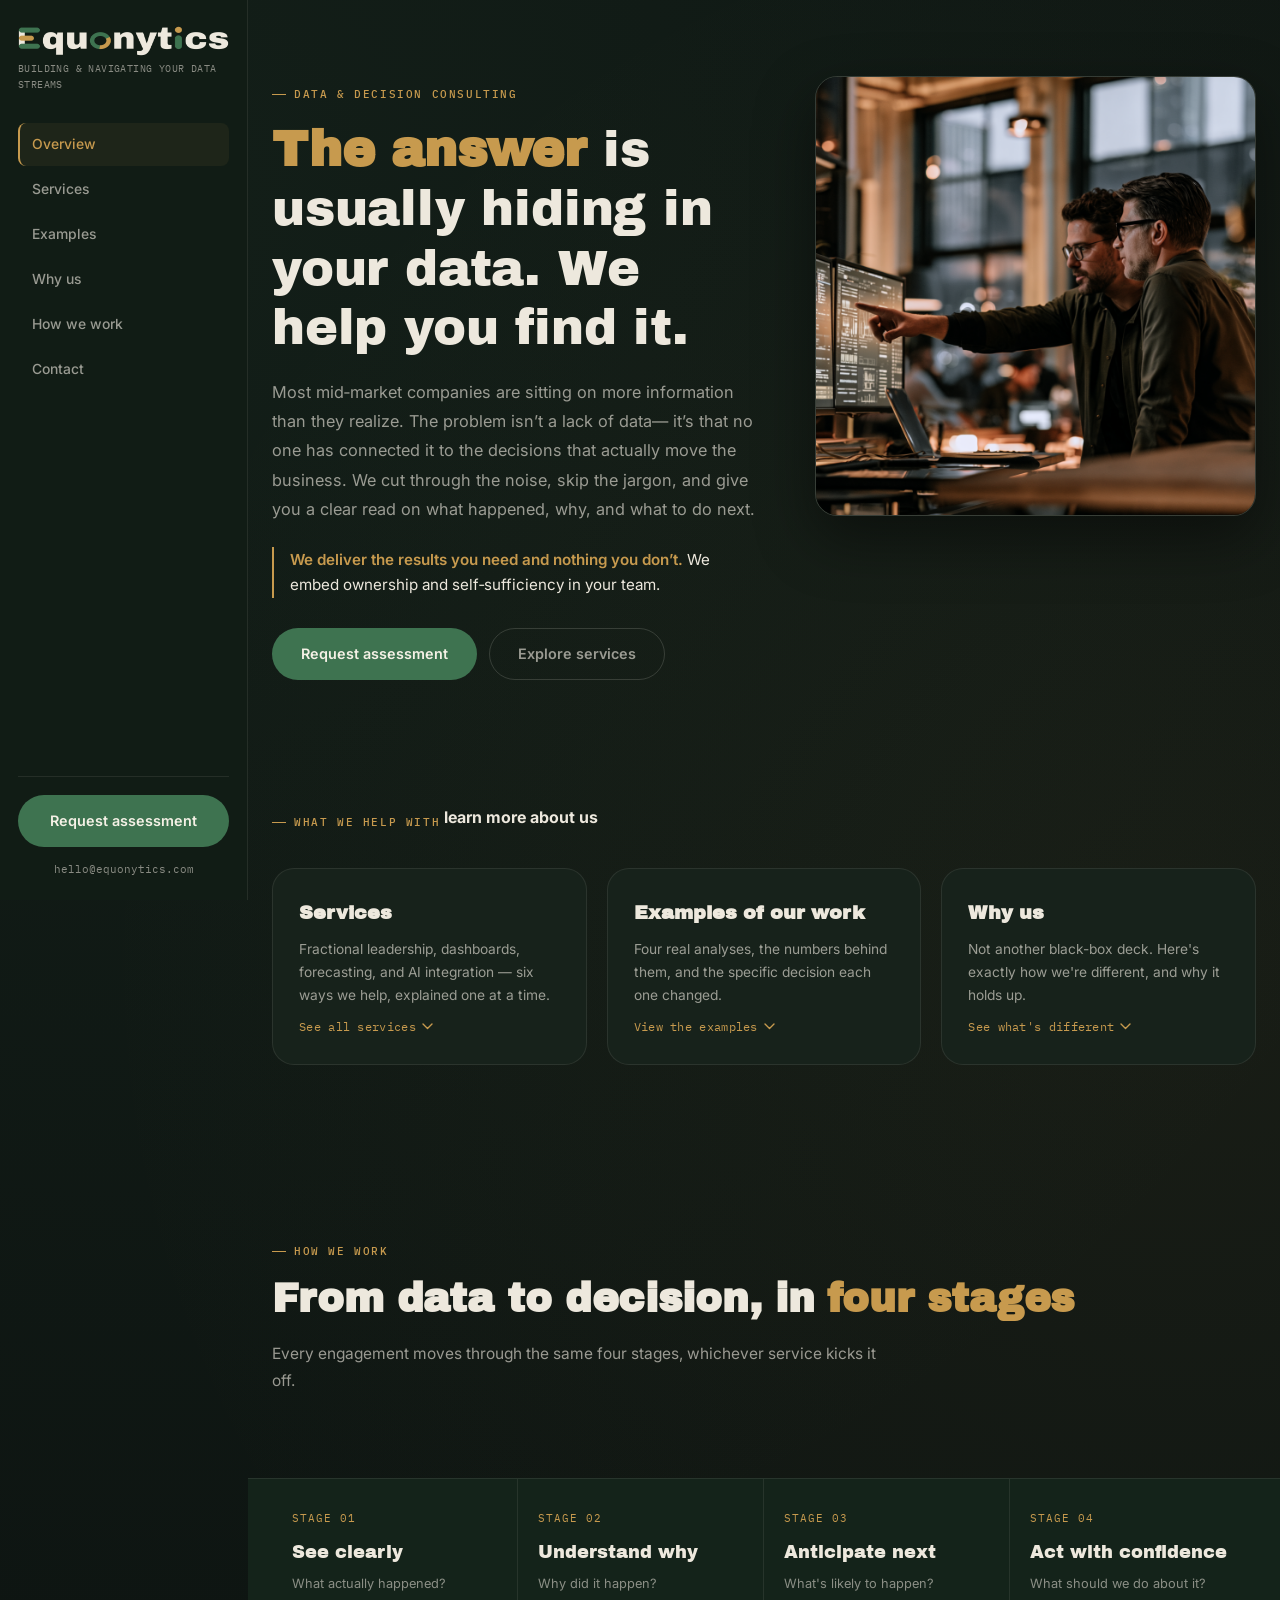
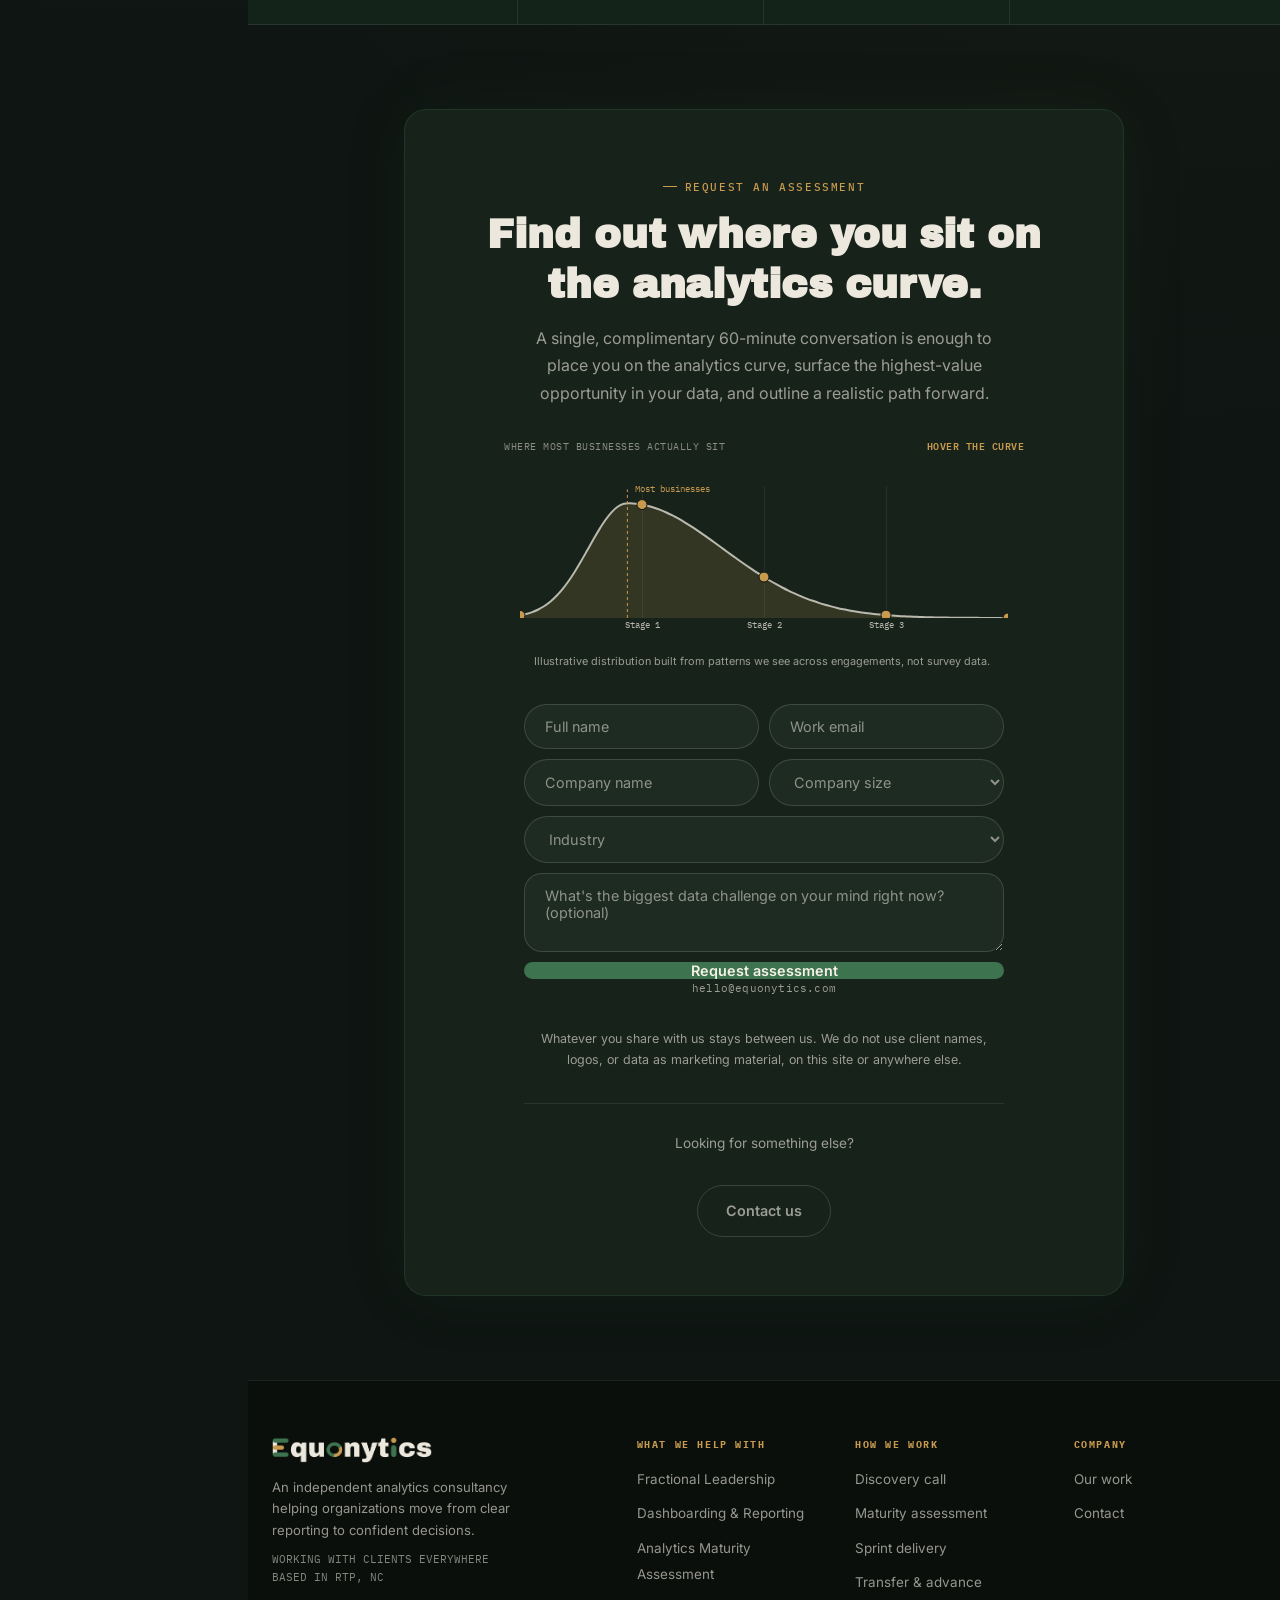
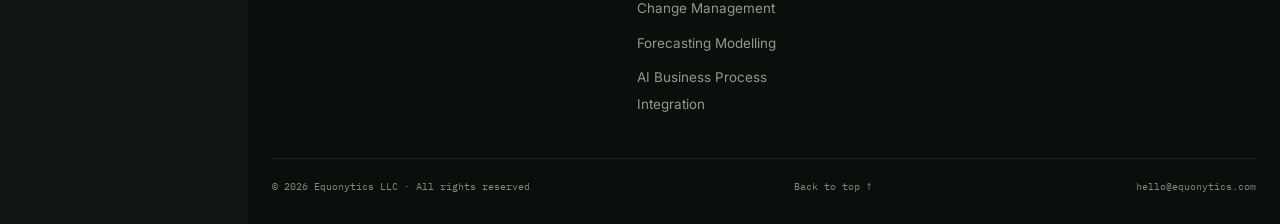
==== index.html @ 59211537 "Update index.html" ====
<!DOCTYPE html>
<html lang="en">
<head>
    <meta charset="UTF-8">
    <meta name="viewport" content="width=device-width, initial-scale=1.0">
    <title>Equonytics | Data Science & Analytics Consulting, Built for Ownership</title>
    <meta name="description" content="Equonytics turns scattered data into clear, confident decisions — fractional analytics leadership, dashboards, forecasting, and AI integration, built with your team in as little as 90 days.">
    <link rel="canonical" href="https://www.equonytics.com/">
    <meta name="theme-color" content="#0E1512">
    <meta name="robots" content="index, follow">

    <meta property="og:type" content="website">
    <meta property="og:site_name" content="Equonytics">
    <meta property="og:title" content="Equonytics | Data Science & Analytics Consulting, Built for Ownership">
    <meta property="og:description" content="Equonytics turns scattered data into clear, confident decisions — fractional analytics leadership, dashboards, forecasting, and AI integration, built with your team in as little as 90 days.">
    <meta property="og:url" content="https://www.equonytics.com/">
    <meta name="twitter:card" content="summary">
    <meta name="twitter:title" content="Equonytics | Data Science & Analytics Consulting, Built for Ownership">
    <meta name="twitter:description" content="Equonytics turns scattered data into clear, confident decisions — fractional analytics leadership, dashboards, forecasting, and AI integration, built with your team in as little as 90 days.">

    <link rel="icon" type="image/png" href="./assets/favicon.png">
    <link rel="apple-touch-icon" href="./assets/favicon.png">
    <script type="application/ld+json">
    {
        "@context": "https://schema.org",
        "@type": "ProfessionalService",
        "name": "Equonytics",
        "description": "Data science and analytics consulting helping mid-market organizations turn scattered data into clear, confident decisions — through fractional analytics leadership, dashboarding, forecasting, and AI integration.",
        "url": "https://www.equonytics.com/",
        "email": "hello@equonytics.com",
        "areaServed": "Worldwide",
        "knowsAbout": ["Data analytics", "Data science consulting", "KPI and KRI governance", "Predictive modeling", "Decision intelligence", "AI implementation strategy", "Fractional CDO", "VP Analytics", "Change Management", "Forecasting", "AI Integration", "Dashboarding", "Reporting"]
    }
    </script>


    <link rel="preconnect" href="https://fonts.googleapis.com">
    <link rel="preconnect" href="https://fonts.gstatic.com" crossorigin>
    <link href="https://fonts.googleapis.com/css2?family=Archivo+Black&family=Archivo:wght@400;500;600;700&family=Inter:wght@300;400;500;600;700&family=IBM+Plex+Mono:wght@400;500;600&display=swap" rel="stylesheet">
    <link rel="stylesheet" href="./assets/styles.css">
</head>
<body>
    <a href="#overview" class="skip-link">Skip to content</a>

    <div class="app-shell">
        <div class="sidenav-scrim" id="sidenavScrim"></div>

        <!-- SECTION NAVIGATION -->
        <aside class="sidenav" id="sidenav" aria-label="Section navigation">
            <div class="sidenav-top">
                <a href="index.html" class="sidenav-logo">
                    <img src="./assets/logo.png" alt="Equonytics" class="logo-wordmark">
                    <span class="logo-sub">Building &amp; Navigating your Data Streams</span>
                </a>
                <button type="button" class="sidenav-close" id="sidenavClose" aria-label="Close menu">&times;</button>
            </div>
            <nav class="sidenav-links" aria-label="Page sections">
                <a href="index.html#overview" class="sidenav-link active">Overview</a>
                <a href="services.html" class="sidenav-link">Services</a>
                <a href="examples.html" class="sidenav-link">Examples</a>
                <a href="why-us.html" class="sidenav-link">Why us</a>
                <a href="index.html#process" class="sidenav-link">How we work</a>
                <a href="index.html#contact" class="sidenav-link">Contact</a>
            </nav>
            <div class="sidenav-foot">
                <a href="index.html#contact" class="btn btn-primary sidenav-cta">Request assessment</a>
                <span class="sidenav-mail">hello@equonytics.com</span>
            </div>
        </aside>

        <div class="main-col">
            <!-- MOBILE TOPBAR -->
            <header class="topbar">
                <button type="button" class="menu-toggle" id="menuToggle" aria-label="Open menu" aria-expanded="false" aria-controls="sidenav">
                    <span></span><span></span><span></span>
                </button>
                <img src="./assets/logo.png" alt="Equonytics" class="logo-wordmark">
                <a href="index.html#contact" class="nav-cta">Request assessment</a>
            </header>

            <!-- MAIN HERO -->
            <header class="hero" id="overview">
                <div class="hero-inner">
                    <div class="hero-text">
                        <span class="eyebrow">Data & decision consulting</span>
                        <h1><strong>The answer</strong> is usually hiding in your data. We help you find it.</h1>
                        <p class="hero-sub">Most mid‑market companies are sitting on more information than they realize. The problem isn’t a lack of data— it’s that no one has connected it to the decisions that actually move the business. We cut through the noise, skip the jargon, and give you a clear read on what happened, why, and what to do next.</p>
                        <p class="hero-promise"><strong>We deliver the results you need and nothing you don’t.</strong> We embed ownership and self‑sufficiency in your team.</p>
                        <div class="hero-actions">
                            <a href="#contact" class="btn btn-primary">Request assessment</a>
                            <a href="services.html" class="btn btn-secondary">Explore services</a>
                        </div>
                    </div>
                    <div class="hero-media">
                        <div class="hero-media-frame">
                            <img src="./assets/hero_photo.png" alt="An Equonytics analyst reviewing data dashboards late at the office, city lights visible through the window behind them.">
                        </div>
                    </div>
                </div>
            </header>

            <main id="main-content">
                <!-- WHAT WE HELP WITH: brief teasers, full detail lives on their own pages -->
                <section class="reveal">
                    <div class="wrap">
                        <span class="eyebrow">What we help with</span>
                         <strong>learn more about us</strong></h2>
                        <div class="teaser-grid">
                            <a href="services.html" class="teaser-card">
                                <h3>Services</h3>
                                <p>Fractional leadership, dashboards, forecasting, and AI integration — six ways we help, explained one at a time.</p>
                                <span class="teaser-link">See all services <svg width="11" height="7" viewBox="0 0 11 7" fill="none"><path d="M1 1L5.5 5.5L10 1" stroke="currentColor" stroke-width="1.4" stroke-linecap="round" stroke-linejoin="round"/></svg></span>
                            </a>
                            <a href="examples.html" class="teaser-card">
                                <h3>Examples of our work</h3>
                                <p>Four real analyses, the numbers behind them, and the specific decision each one changed.</p>
                                <span class="teaser-link">View the examples <svg width="11" height="7" viewBox="0 0 11 7" fill="none"><path d="M1 1L5.5 5.5L10 1" stroke="currentColor" stroke-width="1.4" stroke-linecap="round" stroke-linejoin="round"/></svg></span>
                            </a>
                            <a href="why-us.html" class="teaser-card">
                                <h3>Why us</h3>
                                <p>Not another black-box deck. Here's exactly how we're different, and why it holds up.</p>
                                <span class="teaser-link">See what's different <svg width="11" height="7" viewBox="0 0 11 7" fill="none"><path d="M1 1L5.5 5.5L10 1" stroke="currentColor" stroke-width="1.4" stroke-linecap="round" stroke-linejoin="round"/></svg></span>
                            </a>
                        </div>
                    </div>
                </section>

                <!-- BRIEF PROCESS OVERVIEW -->
                <section class="reveal" id="process-intro">
                    <div class="wrap">
                        <span class="eyebrow">How we work</span>
                        <h2>From data to decision, in <strong>four stages</strong></h2>
                        <p class="lead">Every engagement moves through the same four stages, whichever service kicks it off.</p>
                    </div>
                </section>
<div class="stages reveal" id="process">
            <div class="stages-inner">
                <div class="stage"><div class="stage-num">STAGE 01</div><div class="stage-name">See clearly</div><div class="stage-desc">What actually happened?</div></div>
                <div class="stage"><div class="stage-num">STAGE 02</div><div class="stage-name">Understand why</div><div class="stage-desc">Why did it happen?</div></div>
                <div class="stage"><div class="stage-num">STAGE 03</div><div class="stage-name">Anticipate next</div><div class="stage-desc">What's likely to happen?</div></div>
                <div class="stage"><div class="stage-num">STAGE 04</div><div class="stage-name">Act with confidence</div><div class="stage-desc">What should we do about it?</div></div>
            </div>
        </div>

<section class="cta reveal" id="contact">
            <div class="wrap">
                <div class="cta-box">
                    <span class="eyebrow">Request an assessment</span>
                    <h2>Find out where you sit on the analytics curve.</h2>
                    <p>A single, complimentary 60-minute conversation is enough to place you on the analytics curve, surface the highest-value opportunity in your data, and outline a realistic path forward.</p>

                    <div class="cta-chart-wrap">
                        <div class="field-card-label" style="text-align:left;">
                            <span>Where most businesses actually sit</span>
                            <strong>hover the curve</strong>
                        </div>
                        <div id="maturity-chart" class="cta-chart" aria-label="Bell curve showing the distribution of businesses across the analytics maturity continuum, peaking just before stage one"></div>
                        <p class="illustrative-note" style="text-align:left;">Illustrative distribution built from patterns we see across engagements, not survey data.</p>
                    </div>

                    <form class="cta-form" id="assessment-form" action="https://formspree.io/f/xnparqle" method="POST">
                        <input type="hidden" name="_subject" value="Equonytics Assessment Request">
                        <input type="text" name="_gotcha" style="display:none">

                        <div class="form-row">
                            <input type="text" name="name" placeholder="Full name" aria-label="Full name" required>
                            <input type="email" name="email" placeholder="Work email" aria-label="Work email" required pattern="[^@\s]+@[^@\s]+\.[^@\s]+">
                        </div>

                        <div class="form-row">
                            <input type="text" name="company" placeholder="Company name" aria-label="Company name" required>
                            <select name="employees" aria-label="Number of employees" required>
                                <option value="" disabled selected>Company size</option>
                                <option value="1-10">1–10 employees</option>
                                <option value="11-50">11–50 employees</option>
                                <option value="51-200">51–200 employees</option>
                                <option value="201-500">201–500 employees</option>
                                <option value="500+">500+ employees</option>
                            </select>
                        </div>

                        <select name="industry" aria-label="Industry" required>
                            <option value="" disabled selected>Industry</option>
                            <option value="SaaS / Software">SaaS / Software</option>
                            <option value="Ecommerce / Retail">Ecommerce / Retail</option>
                            <option value="Manufacturing">Manufacturing</option>
                            <option value="Logistics / Supply Chain">Logistics / Supply Chain</option>
                            <option value="Financial Services">Financial Services</option>
                            <option value="Healthcare">Healthcare</option>
                            <option value="Professional Services">Professional Services</option>
                            <option value="Other">Other</option>
                        </select>

                        <textarea name="challenge" placeholder="What's the biggest data challenge on your mind right now? (optional)" aria-label="Biggest data challenge" rows="3"></textarea>

                        <button type="submit">Request assessment</button>
                    </form>
                    <p class="cta-note">hello@equonytics.com</p>
                    <p class="cta-confidential">Whatever you share with us stays between us. We do not use client names, logos, or data as marketing material, on this site or anywhere else.</p>

                    <div class="cta-secondary">
                        <p class="cta-secondary-text">Looking for something else?</p>
                        <a href="mailto:Hello@equonytics.com" class="btn btn-secondary">Contact us</a>
                    </div>
                </div>
            </div>
        </section>
            </main>
<footer>
        <div class="foot-inner">
            <div>
                <div class="footer-brand">
                    <img src="./assets/logo.png" alt="Equonytics" class="footer-logo-img">
                </div>
                <p class="footer-desc">An independent analytics consultancy helping organizations move from clear reporting to confident decisions.</p>
                <div class="footer-loc">WORKING WITH CLIENTS EVERYWHERE<br> BASED IN RTP, NC</div>
            </div>
            <div class="fc">
                <h4>What we help with</h4>
                <ul>
                    <li><a href="services.html#fractional">Fractional Leadership</a></li>
                    <li><a href="services.html#dashboarding">Dashboarding & Reporting</a></li>
                    <li><a href="services.html#assessment">Analytics Maturity Assessment</a></li>
                    <li><a href="services.html#change">Change Management</a></li>
                    <li><a href="services.html#forecasting">Forecasting Modelling</a></li>
                    <li><a href="services.html#ai">AI Business Process Integration</a></li>
                </ul>
            </div>
            <div class="fc">
                <h4>How we work</h4>
                <ul>
                    <li><a href="#contact">Discovery call</a></li>
                    <li><a href="#contact">Maturity assessment</a></li>
                    <li><a href="#contact">Sprint delivery</a></li>
                    <li><a href="#contact">Transfer & advance</a></li>
                </ul>
            </div>
            <div class="fc">
                <h4>Company</h4>
                <ul>
                    <li><a href="examples.html">Our work</a></li>
                    <li><a href="#contact">Contact</a></li>
                </ul>
            </div>
        </div>
        <div class="foot-bottom">
            <span>© 2026 Equonytics LLC · All rights reserved</span>
            <a href="#overview" class="back-to-top">Back to top ↑</a>
            <span>hello@equonytics.com</span>
        </div>
    </footer>
        </div> <!-- /main-col -->
    </div> <!-- /app-shell -->

    <script src="https://cdn.plot.ly/plotly-2.32.0.min.js" charset="utf-8"></script>
    <script src="./assets/app.js"></script>
    <script src="./assets/home.js"></script>
</body>
</html>
---- assets/styles.css ----
:root {
            --bg: #0E1512;
            --bg-soft: #111C15;
            --surface: #17221B;
            --surface-2: #1D2B22;
            --border: rgba(237, 232, 222, 0.09);
            --border-strong: rgba(237, 232, 222, 0.16);
            --cream: #EDE8DD;
            --cream-soft: #F5F1E6;
            --muted: rgba(237, 232, 222, 0.62);
            --faint: rgba(237, 232, 222, 0.55);
            --forest: #3E7350;
            --forest-deep: #2E5B3F;
            --forest-dark: #14231A;
            --sage: #8CAA86;
            --brass: #C79A4E;
            --brass-deep: #A9782F;
            --heading: 'Archivo Black', 'Archivo', system-ui, sans-serif;
            --sans: 'Inter', system-ui, sans-serif;
            --mono: 'IBM Plex Mono', ui-monospace, monospace;
            --radius: 14px;
            --radius-lg: 22px;
            --radius-pill: 60px;
            --shadow: 0 10px 34px rgba(0, 0, 0, 0.34);
            --shadow-lg: 0 22px 60px rgba(0, 0, 0, 0.45);
        }

        * { margin: 0; padding: 0; box-sizing: border-box; }
        html { scroll-behavior: smooth; }
        [id] { scroll-margin-top: 110px; }

        body {
            font-family: var(--sans);
            background: var(--bg);
            color: var(--cream);
            font-size: 16px;
            line-height: 1.65;
            -webkit-font-smoothing: antialiased;
            overflow-x: hidden;
            background-image:
                radial-gradient(circle at 12% 6%, rgba(62, 115, 80, 0.10), transparent 42%),
                radial-gradient(circle at 92% 28%, rgba(199, 154, 78, 0.06), transparent 40%);
        }

        a { text-decoration: none; color: inherit; }
        img { max-width: 100%; display: block; }

        ::selection { background: var(--forest-dark); color: var(--brass); }
        :focus-visible { outline: 2px solid var(--brass); outline-offset: 3px; }

        .skip-link {
            position: absolute;
            left: -9999px;
            top: 0;
            z-index: 1000;
            background: var(--surface);
            color: var(--cream);
            padding: 12px 20px;
            border-radius: 0 0 8px 0;
            font-weight: 600;
        }
        .skip-link:focus { left: 0; }

        .wrap { max-width: 1120px; margin: 0 auto; padding: 0 24px; }

        .eyebrow {
            font-family: var(--mono);
            font-size: 0.7rem;
            font-weight: 500;
            letter-spacing: 1.6px;
            text-transform: uppercase;
            color: var(--brass);
            display: inline-flex;
            align-items: center;
            gap: 8px;
        }
        .eyebrow::before {
            content: '';
            width: 14px;
            height: 1px;
            background: var(--brass);
            display: inline-block;
        }

        h1, h2, h3, h4 { font-family: var(--heading); color: var(--cream); }
        h2 {
            font-size: clamp(1.8rem, 3.6vw, 2.5rem);
            font-weight: 600;
            line-height: 1.24;
            letter-spacing: -0.1px;
            margin: 14px 0 16px;
        }
        h2 strong, h1 strong { font-weight: 600; color: var(--brass); }
        .lead { font-size: 0.97rem; color: var(--muted); max-width: 620px; line-height: 1.75; }

        section { padding: 84px 0; }

        /* ---------- BUTTONS ---------- */
        .btn {
            display: inline-flex;
            align-items: center;
            gap: 8px;
            font-family: var(--sans);
            font-size: 0.9rem;
            font-weight: 600;
            border-radius: var(--radius-pill);
            padding: 13px 28px;
            transition: all 0.2s ease;
            cursor: pointer;
            border: 1px solid transparent;
        }
        .btn-primary { background: var(--forest); color: var(--cream-soft); }
        .btn-primary:hover { background: var(--forest-deep); transform: translateY(-1px); }
        .btn-secondary { border-color: var(--border-strong); color: var(--muted); background: transparent; }
        .btn-secondary:hover { border-color: var(--brass); color: var(--brass); }

        /* ---------- LOGO / TOPBAR CTA ---------- */
        .logo-wordmark {
            height: 34px;
            width: auto;
            display: block;
        }
        .logo-sub { font-family: var(--mono); font-size: 0.6rem; color: var(--faint); letter-spacing: 0.4px; text-transform: uppercase; }

        .nav-cta {
            background: var(--forest);
            color: var(--cream-soft) !important;
            padding: 9px 20px;
            border-radius: var(--radius-pill);
            font-weight: 600;
            transition: background 0.2s;
            white-space: nowrap;
            font-size: 0.82rem;
        }
        .nav-cta:hover { background: var(--forest-deep); }

        /* ---------- APP SHELL / SIDE NAVIGATION ---------- */
        .app-shell { display: flex; align-items: flex-start; min-height: 100vh; }

        .sidenav {
            position: fixed;
            top: 0; left: 0;
            width: 248px;
            height: 100vh;
            background: var(--bg-soft);
            border-right: 1px solid var(--border);
            display: flex;
            flex-direction: column;
            padding: 26px 18px 22px;
            z-index: 210;
            overflow-y: auto;
        }
        .sidenav-top { display: flex; align-items: flex-start; justify-content: space-between; gap: 8px; margin-bottom: 30px; }
        .sidenav-logo { display: flex; flex-direction: column; gap: 5px; }
        .sidenav-logo .logo-wordmark { height: 30px; }
        .sidenav-close {
            display: none;
            background: none; border: none; color: var(--faint);
            font-size: 1.4rem; line-height: 1; cursor: pointer; padding: 2px 6px;
        }
        .sidenav-links { display: flex; flex-direction: column; gap: 2px; flex: 1; }
        .sidenav-link {
            font-family: var(--sans);
            font-size: 0.87rem;
            font-weight: 500;
            color: var(--muted);
            padding: 10px 12px;
            border-radius: 8px;
            border-left: 2px solid transparent;
            transition: color 0.2s, background 0.2s, border-color 0.2s;
        }
        .sidenav-link:hover { color: var(--cream); background: rgba(237,232,222,0.04); }
        .sidenav-link.active { color: var(--brass); border-left-color: var(--brass); background: rgba(199,154,78,0.07); }
        .sidenav-foot { padding-top: 18px; border-top: 1px solid var(--border); margin-top: 18px; }
        .sidenav-cta { width: 100%; justify-content: center; }
        .sidenav-mail { display: block; font-family: var(--mono); font-size: 0.66rem; color: var(--faint); margin-top: 14px; text-align: center; }

        .sidenav-scrim {
            display: none;
            position: fixed; inset: 0;
            background: rgba(10, 15, 12, 0.6);
            z-index: 200;
        }
        .sidenav-scrim.open { display: block; }

        .main-col { flex: 1; min-width: 0; margin-left: 248px; width: 100%; }

        .topbar {
            display: none;
            position: sticky; top: 0; z-index: 150;
            align-items: center; justify-content: space-between;
            gap: 12px;
            padding: 12px 20px;
            background: rgba(14, 21, 18, 0.95);
            backdrop-filter: blur(10px);
            border-bottom: 1px solid var(--border);
        }
        .topbar .logo-wordmark { height: 26px; }
        .menu-toggle {
            display: flex; flex-direction: column; justify-content: center; gap: 4px;
            width: 36px; height: 36px; border-radius: 8px;
            background: var(--surface); border: 1px solid var(--border-strong);
            cursor: pointer; flex-shrink: 0;
        }
        .menu-toggle span { display: block; width: 16px; height: 2px; background: var(--cream); margin: 0 auto; border-radius: 2px; }

        @media (max-width: 960px) {
            .sidenav {
                transform: translateX(-100%);
                transition: transform 0.28s ease;
                box-shadow: var(--shadow-lg);
            }
            .sidenav.open { transform: translateX(0); }
            .sidenav-close { display: block; }
            .main-col { margin-left: 0; }
            .topbar { display: flex; }
        }

        /* ---------- DASHBOARD EXAMPLE SWITCHER ---------- */
        .dash-switch { display: flex; gap: 8px; flex-wrap: wrap; margin-bottom: 22px; }
        .dash-pill {
            font-family: var(--sans);
            font-size: 0.8rem;
            font-weight: 600;
            color: var(--muted);
            background: var(--surface);
            border: 1px solid var(--border);
            border-radius: var(--radius-pill);
            padding: 9px 18px;
            cursor: pointer;
            transition: color 0.2s, border-color 0.2s, background 0.2s;
        }
        .dash-pill:hover { color: var(--cream); border-color: var(--border-strong); }
        .dash-pill.active { color: var(--brass); border-color: var(--brass); background: var(--surface-2); }
        .dash-example { display: none; }
        .dash-example.active { display: block; }

        /* ---------- HERO ---------- */
        .hero { padding: 76px 0 40px; }
        .hero-inner {
            max-width: 1120px;
            margin: 0 auto;
            padding: 0 24px;
            display: grid;
            grid-template-columns: 1.05fr 0.95fr;
            gap: 56px;
            align-items: start;
        }
        .hero-text { max-width: 620px; text-align: left; }
        h1 {
            font-size: clamp(2rem, 4.2vw, 3.1rem);
            font-weight: 500;
            line-height: 1.2;
            margin: 16px 0 20px;
            letter-spacing: -0.2px;
        }
        .hero-sub { font-size: 1.02rem; color: var(--muted); margin-bottom: 22px; line-height: 1.8; }
        .hero-promise {
            font-size: 0.95rem;
            color: var(--cream);
            line-height: 1.7;
            max-width: 560px;
            margin-bottom: 30px;
            padding-left: 16px;
            border-left: 2px solid var(--brass);
        }
        .hero-promise strong { color: var(--brass); font-weight: 600; }
        .hero-actions { display: flex; gap: 12px; flex-wrap: wrap; }

        .hero-media { position: relative; }
        .hero-media .eyebrow { margin-bottom: 14px; }
        .hero-media-frame {
            position: relative;
            height: 440px;
            border-radius: var(--radius-lg);
            overflow: hidden;
            border: 1px solid var(--border-strong);
            box-shadow: var(--shadow-lg);
        }
        .hero-media-frame img {
            width: 100%;
            height: 100%;
            object-fit: cover;
            display: block;
        }

        @media (max-width: 1000px) {
            .hero-inner { grid-template-columns: 1fr; gap: 32px; }
            .hero-text { max-width: 100%; }
            .hero-media { order: 2; }
            .hero-media-frame { height: 340px; }
        }

        /* ---------- SERVICE SELECTOR ---------- */
        #service-selector { padding: 40px 0 20px; scroll-margin-top: 110px; }
        .service-selector .wrap { max-width: 1120px; margin: 0 auto; padding: 0 24px; }
        .service-selector h2 { text-align: center; margin-bottom: 30px; }
        .service-options {
            display: grid;
            grid-template-columns: repeat(3, 1fr);
            grid-auto-rows: 1fr;
            gap: 20px;
            list-style: none;
            padding: 0;
        }
        .service-option {
            background: var(--surface);
            border: 1px solid var(--border);
            border-radius: var(--radius);
            padding: 22px 20px;
            cursor: pointer;
            transition: all 0.2s ease;
            text-align: left;
            font-family: var(--sans);
            color: var(--cream);
            display: flex;
            flex-direction: column;
            gap: 6px;
            height: 100%;
        }
        .service-option:hover { border-color: var(--brass); box-shadow: var(--shadow); }
        .service-option.active,
        .service-option[aria-selected="true"] {
            border-color: var(--forest);
            background: var(--surface-2);
            box-shadow: var(--shadow);
        }
        .service-option .option-mark {
            font-family: var(--mono);
            font-size: 0.64rem;
            color: var(--sage);
            letter-spacing: 1px;
            text-transform: uppercase;
        }
        .service-option .option-title-wrap { display: flex; align-items: center; gap: 8px; }
        .service-option .option-icon {
            width: 8px;
            height: 8px;
            background: var(--brass);
            border-radius: 1px;
            flex-shrink: 0;
        }
        .service-option .option-title { font-family: var(--heading); font-size: 1.2rem; font-weight: 600; }
        .service-option .option-desc { font-size: 0.85rem; color: var(--muted); line-height: 1.5; }
        .service-option.active .option-mark,
        .service-option[aria-selected="true"] .option-mark,
        .service-option.active .option-title,
        .service-option[aria-selected="true"] .option-title { color: var(--brass); }

        /* ---------- TAB PANELS ---------- */
        .tab-panel { display: none; }
        .tab-panel.active { display: block; }
        [role="tabpanel"]:focus { outline: none; }

        /* ---------- HOW WE WORK (timeline) ---------- */
        .process-list { margin-top: 40px; position: relative; }
        .process-list::before {
            content: '';
            position: absolute;
            left: 34px; top: 8px; bottom: 8px;
            width: 1px;
            background: var(--border-strong);
        }
        .ps { display: grid; grid-template-columns: 68px 1fr; gap: 22px; padding: 22px 0; }
        .ps-num {
            font-family: var(--mono);
            font-size: 0.9rem;
            color: var(--cream-soft);
            background: var(--forest);
            width: 40px; height: 40px;
            border-radius: 50%;
            display: flex; align-items: center; justify-content: center;
            position: relative; z-index: 2;
        }
        .ps h3 { font-size: 1.05rem; font-weight: 600; margin-bottom: 6px; }
        .ps p { font-size: 0.87rem; color: var(--muted); line-height: 1.65; max-width: 520px; }

        /* ---------- SERVICES ---------- */
        .svc-grid { display: grid; grid-template-columns: repeat(2, 1fr); gap: 20px; margin-top: 40px; }
        .svc {
            background: var(--surface);
            border-radius: var(--radius);
            padding: 30px 28px;
            border: 1px solid var(--border);
            transition: box-shadow 0.25s, transform 0.25s, border-color 0.25s;
        }
        .svc:hover { box-shadow: var(--shadow); transform: translateY(-3px); border-color: var(--border-strong); }
        .svc-mark { font-family: var(--mono); font-size: 0.64rem; color: var(--sage); letter-spacing: 1px; text-transform: uppercase; margin-bottom: 10px; display: block; }
        .svc h3 { font-size: 1.3rem; font-weight: 600; margin-bottom: 10px; }
        .svc p { font-size: 0.88rem; color: var(--muted); line-height: 1.7; margin-bottom: 14px; }
        .svc ul { list-style: none; }
        .svc li { font-size: 0.83rem; color: var(--sage); padding-left: 18px; position: relative; margin-bottom: 7px; line-height: 1.5; }
        .svc li::before { content: '·'; position: absolute; left: 0; top: -3px; font-size: 1.3rem; color: var(--brass); }

        /* ---------- DASHBOARD PREVIEW (illustrative example) ---------- */
        .dash-preview-intro { margin-top: 56px; margin-bottom: 18px; }
        .dash-preview-intro h3 { font-size: 1.3rem; font-weight: 600; margin-top: 8px; }
        .dash-preview {
            background: var(--surface);
            border: 1px solid var(--border);
            border-radius: var(--radius-lg);
            box-shadow: var(--shadow);
            padding: 26px 26px 22px;
        }
        .dash-preview-head {
            display: flex;
            align-items: flex-start;
            justify-content: space-between;
            flex-wrap: wrap;
            gap: 10px;
            margin-bottom: 20px;
        }
        .dash-preview-tag {
            display: inline-block;
            font-family: var(--mono);
            font-size: 0.62rem;
            letter-spacing: 0.5px;
            text-transform: uppercase;
            color: var(--brass);
            background: rgba(199, 154, 78, 0.12);
            padding: 3px 9px;
            border-radius: 5px;
            margin-bottom: 8px;
        }
        .dash-preview-title { font-size: 1.15rem; font-weight: 600; color: var(--cream); }
        .dash-preview-meta { font-family: var(--mono); font-size: 0.68rem; color: var(--faint); align-self: center; }

        .dash-preview-kpis {
            display: grid;
            grid-template-columns: repeat(4, 1fr);
            gap: 1px;
            background: var(--border);
            border-radius: 10px;
            overflow: hidden;
            margin-bottom: 20px;
        }
        .dp-kpi { background: var(--surface-2); padding: 14px 16px; display: flex; flex-direction: column; gap: 6px; }
        .dp-kpi-label { font-size: 0.68rem; color: var(--faint); font-weight: 500; }
        .dp-kpi-value { font-family: var(--heading); font-size: 1.5rem; color: var(--cream); line-height: 1; }
        .dp-kpi-delta { font-family: var(--mono); font-size: 0.66rem; }
        .dp-kpi-delta.down-bad { color: var(--brass); }
        .dp-kpi-delta.up-good { color: var(--sage); }
        .dp-kpi-delta.neutral { color: var(--faint); }

        .dash-preview-charts { display: grid; grid-template-columns: 1.3fr 1fr; gap: 20px; margin-bottom: 18px; }
        .dp-chart-card { background: var(--surface-2); border-radius: 10px; padding: 16px 18px 14px; }
        .dp-chart-label {
            display: flex; justify-content: space-between; align-items: baseline;
            font-family: var(--mono); font-size: 0.62rem; letter-spacing: 0.3px;
            text-transform: uppercase; color: var(--faint); margin-bottom: 8px;
        }
        .dp-chart-label strong { color: var(--brass); font-weight: 600; }
        .dp-legend { display: flex; gap: 14px; font-size: 0.72rem; color: var(--muted); margin-top: 8px; }
        .dp-legend span { display: flex; align-items: center; gap: 6px; }
        .dp-dot { width: 7px; height: 7px; border-radius: 2px; display: inline-block; }

        .dp-bars { display: flex; flex-direction: column; gap: 12px; padding-top: 6px; }
        .dp-bar-row { display: flex; align-items: center; gap: 10px; }
        .dp-bar-name { width: 100px; flex-shrink: 0; font-size: 0.74rem; color: var(--muted); }
        .dp-bar-track { flex: 1; background: var(--border); border-radius: 4px; height: 8px; overflow: hidden; }
        .dp-bar-fill { height: 100%; border-radius: 4px; }
        .dp-bar-val { width: 32px; flex-shrink: 0; text-align: right; font-family: var(--mono); font-size: 0.72rem; color: var(--cream); }

        @media (max-width: 700px) {
            .dash-preview-kpis { grid-template-columns: repeat(2, 1fr); }
            .dash-preview-charts { grid-template-columns: 1fr; }
        }

        /* ---------- EXAMPLES BUNDLE ---------- */
        .examples-grid { display: grid; grid-template-columns: repeat(2, 1fr); gap: 24px; margin-top: 30px; }
        .field-card {
            background: var(--surface);
            border-radius: var(--radius-lg);
            border: 1px solid var(--border);
            box-shadow: var(--shadow);
            padding: 28px 28px 24px;
            transition: border-color 0.25s ease, box-shadow 0.25s ease;
        }
        .field-card:hover { border-color: var(--border-strong); box-shadow: var(--shadow-lg); }
        .field-card summary { list-style: none; cursor: pointer; }
        .field-card summary::-webkit-details-marker { display: none; }
        .field-card summary::marker { content: ''; }
        .field-summary:focus-visible { outline: 2px solid var(--brass); outline-offset: 4px; border-radius: 8px; }
        .expand-cta {
            display: inline-flex;
            align-items: center;
            gap: 9px;
            font-family: var(--sans);
            font-size: 0.82rem;
            font-weight: 600;
            color: var(--muted);
            border: 1px solid var(--border-strong);
            border-radius: var(--radius-pill);
            padding: 9px 18px;
            transition: color 0.2s, border-color 0.2s;
        }
        .field-summary:hover .expand-cta { color: var(--brass); border-color: var(--brass); }
        .expand-cta .chevron { color: currentColor; transition: transform 0.25s ease; flex-shrink: 0; }
        details[open] .expand-cta .chevron { transform: rotate(180deg); }
        details[open] .expand-cta { color: var(--brass); border-color: var(--brass); }
        .field-card-body { margin-top: 20px; padding-top: 20px; border-top: 1px solid var(--border); }
        .field-card-label {
            display: flex;
            justify-content: space-between;
            align-items: baseline;
            font-family: var(--mono);
            font-size: 0.64rem;
            letter-spacing: 0.5px;
            text-transform: uppercase;
            color: var(--faint);
            margin-bottom: 6px;
        }
        .field-card-label strong { color: var(--brass); font-weight: 600; }
        .field-chart-plot { width: 100%; height: 240px; }
        .js-plotly-plot .plotly .modebar { display: none !important; }
        .field-caption {
            font-size: 0.78rem;
            color: var(--muted);
            line-height: 1.65;
            padding: 14px 16px;
            margin-top: 16px;
            border-left: 2px solid var(--brass-deep);
            background: var(--surface-2);
            border-radius: 0 8px 8px 0;
        }
        .field-caption strong { color: var(--cream); font-weight: 600; }
        .field-outcome {
            font-size: 0.78rem;
            color: var(--sage);
            line-height: 1.65;
            padding: 12px 16px;
            margin-top: 10px;
            border-left: 2px solid var(--forest);
            background: rgba(62, 115, 80, 0.08);
            border-radius: 0 8px 8px 0;
        }
        .field-outcome strong { color: var(--cream); font-weight: 600; }
        .illustrative-note { font-size: 0.68rem; color: var(--faint); margin-top: 10px; line-height: 1.5; }
        .field-stats {
            display: grid;
            grid-template-columns: repeat(4, 1fr);
            gap: 1px;
            background: var(--border);
            border-radius: 10px;
            overflow: hidden;
            margin-top: 16px;
        }
        .fs { background: var(--surface-2); padding: 12px 6px; text-align: center; }
        .fs strong { display: block; font-family: var(--mono); font-size: 1.1rem; font-weight: 600; color: var(--brass); line-height: 1.1; }
        .fs span { font-size: 0.63rem; color: var(--faint); display: block; margin-top: 5px; line-height: 1.35; }
        .playbook-inner { margin-top: 30px; padding-top: 30px; border-top: 1px solid var(--border); }
        .warning-box {
            max-width: 100%;
            margin: 20px auto 0;
            background: var(--surface-2);
            border-left: 3px solid var(--brass);
            border-radius: 0 12px 12px 0;
            padding: 20px 22px;
        }
        .warning-box .eyebrow { margin-bottom: 8px; }
        .warning-box p { font-size: 0.9rem; color: var(--muted); line-height: 1.75; }
        .warning-box p strong { color: var(--cream); font-weight: 600; }

        /* ---------- STAGES STRIP ---------- */
        .stages { background: var(--forest-dark); border-top: 1px solid var(--border); border-bottom: 1px solid var(--border); }
        .stages-inner {
            max-width: 1120px; margin: 0 auto; padding: 0 24px;
            display: grid; grid-template-columns: repeat(4, 1fr);
            gap: 0;
        }
        .stage { padding: 30px 20px; border-right: 1px solid var(--border); text-align: left; }
        .stage:last-child { border-right: none; }
        .stage-num { font-family: var(--mono); font-size: 0.7rem; color: var(--brass); letter-spacing: 1px; }
        .stage-name { font-family: var(--heading); font-size: 1.12rem; font-weight: 500; margin: 10px 0 6px; color: var(--cream); }
        .stage-desc { font-size: 0.8rem; color: var(--faint); }

        /* ---------- WHAT MAKES US DIFFERENT ---------- */
        .differentiator-grid { display: grid; grid-template-columns: 1fr 1fr; gap: 24px; margin-top: 20px; }
        .diff-column {
            background: var(--surface-2);
            border-radius: var(--radius);
            padding: 22px 20px;
            border: 1px solid var(--border);
        }
        .diff-column h4 { font-size: 1.1rem; font-weight: 600; margin-bottom: 12px; display: flex; align-items: center; gap: 8px; }
        .diff-column ul { list-style: none; }
        .diff-column li {
            font-size: 0.83rem;
            color: var(--muted);
            padding-left: 18px;
            position: relative;
            margin-bottom: 8px;
            line-height: 1.5;
        }
        .diff-column li::before {
            content: '·';
            position: absolute;
            left: 0;
            top: -3px;
            font-size: 1.3rem;
            color: var(--brass);
        }
        @media (max-width: 700px) { .differentiator-grid { grid-template-columns: 1fr; } }

        /* ---------- CTA ---------- */
        .cta-box {
            max-width: 720px; margin: 0 auto;
            background: var(--surface);
            border-radius: var(--radius-lg);
            padding: 58px 44px;
            text-align: center;
            border: 1px solid rgba(62, 115, 80, 0.25);
            box-shadow: 0 0 70px rgba(62, 115, 80, 0.08);
        }
        .cta-box .eyebrow { justify-content: center; }
        .cta-box h2 { margin-bottom: 16px; }
        .cta-box p { color: var(--muted); max-width: 460px; margin: 0 auto 30px; line-height: 1.7; }
        .cta-chart-wrap { max-width: 520px; margin: 0 auto 34px; text-align: left; }
        .cta-chart { width: 100%; height: 190px; }
        .cta-form { display: flex; max-width: 440px; margin: 0 auto; gap: 10px; flex-wrap: wrap; justify-content: center; }
        .cta-form input {
            flex: 2; min-width: 190px;
            padding: 13px 20px;
            border-radius: var(--radius-pill);
            border: 1px solid var(--border-strong);
            background: var(--surface-2);
            color: var(--cream);
            font-family: var(--sans);
            font-size: 0.9rem;
            outline: none;
            transition: border-color 0.2s;
        }
        .cta-form input::placeholder { color: var(--faint); }
        .cta-form input:focus { border-color: var(--forest); }
        .cta-form { flex-direction: column; align-items: stretch; max-width: 480px; }
        .form-row { display: flex; gap: 10px; flex-wrap: wrap; }
        .form-row input, .form-row select { flex: 1; min-width: 180px; }
        .cta-form select {
            padding: 13px 20px;
            border-radius: var(--radius-pill);
            border: 1px solid var(--border-strong);
            background: var(--surface-2);
            color: var(--cream);
            font-family: var(--sans);
            font-size: 0.9rem;
            outline: none;
            transition: border-color 0.2s;
            cursor: pointer;
        }
        .cta-form select:invalid { color: var(--faint); }
        .cta-form select:focus { border-color: var(--forest); }
        .cta-form textarea {
            padding: 13px 20px;
            border-radius: 18px;
            border: 1px solid var(--border-strong);
            background: var(--surface-2);
            color: var(--cream);
            font-family: var(--sans);
            font-size: 0.9rem;
            outline: none;
            resize: vertical;
            transition: border-color 0.2s;
        }
        .cta-form textarea::placeholder { color: var(--faint); }
        .cta-form textarea:focus { border-color: var(--forest); }
        .cta-form button { width: 100%; padding: 13px 28px; }
        .cta-form button {
            background: var(--forest);
            border: none;
            border-radius: var(--radius-pill);
            padding: 0 28px;
            font-family: var(--sans);
            font-size: 0.9rem;
            font-weight: 600;
            color: var(--cream-soft);
            cursor: pointer;
            transition: background 0.2s;
            white-space: nowrap;
        }
        .cta-form button:hover { background: var(--forest-deep); }
        .cta-note { font-family: var(--mono); font-size: 0.7rem; color: var(--faint); margin-top: 18px; letter-spacing: 0.2px; }
        .cta-confidential { font-size: 0.78rem; color: var(--muted); max-width: 420px; margin: 16px auto 0; line-height: 1.6; }
        .cta-secondary {
            max-width: 480px;
            margin: 32px auto 0;
            padding-top: 28px;
            border-top: 1px solid var(--border);
            text-align: center;
        }
        .cta-secondary-text { font-size: 0.85rem; color: var(--muted); line-height: 1.6; margin-bottom: 16px; }
        /* ---------- FOOTER ---------- */
        footer { background: #0A0F0C; padding: 56px 24px 28px; border-top: 1px solid var(--border); }
        .foot-inner {
            max-width: 1120px; margin: 0 auto;
            display: grid; grid-template-columns: 1.8fr 1fr 1fr 1fr; gap: 36px;
            padding-bottom: 34px; border-bottom: 1px solid var(--border); margin-bottom: 20px;
        }
        .footer-brand { display: flex; align-items: center; gap: 12px; margin-bottom: 14px; }
        .footer-logo-img { height: 26px; width: auto; display: block; }
        .footer-desc { font-size: 0.82rem; color: var(--muted); max-width: 260px; margin-bottom: 10px; }
        .footer-loc { font-family: var(--mono); font-size: 0.66rem; color: var(--faint); }
        .fc h4 { font-family: var(--mono); font-size: 0.62rem; letter-spacing: 1.6px; text-transform: uppercase; color: var(--brass); margin-bottom: 12px; }
        .fc ul { list-style: none; }
        .fc li { margin-bottom: 8px; }
        .fc a { font-size: 0.84rem; color: var(--muted); transition: color 0.2s; }
        .fc a:hover { color: var(--cream); }
        .foot-bottom { max-width: 1120px; margin: 0 auto; display: flex; justify-content: space-between; font-family: var(--mono); font-size: 0.64rem; color: var(--faint); flex-wrap: wrap; gap: 8px; align-items: center; }
        .back-to-top { color: var(--faint); font-family: var(--mono); font-size: 0.64rem; transition: color 0.2s; }
        .back-to-top:hover { color: var(--brass); }

        /* ---------- REVEAL ---------- */
        .reveal { opacity: 0; transform: translateY(14px); transition: opacity 0.6s ease, transform 0.6s ease; }
        .reveal.is-visible { opacity: 1; transform: translateY(0); }
        @media (prefers-reduced-motion: reduce) {
            .reveal { opacity: 1; transform: none; transition: none; }
            html { scroll-behavior: auto; }
        }

        /* ---------- RESPONSIVE ---------- */
        @media (max-width: 900px) {
            .stages-inner { grid-template-columns: repeat(2, 1fr); }
            .stage:nth-child(2) { border-right: none; }
            .svc-grid { grid-template-columns: 1fr; }
            .foot-inner { grid-template-columns: 1fr 1fr; }
            .examples-grid { grid-template-columns: 1fr; }
            .service-options { grid-template-columns: repeat(2, 1fr); }
        }
        @media (max-width: 560px) {
            .logo-wordmark { height: 26px; }
            .stages-inner { grid-template-columns: 1fr; }
            .stage { border-right: none; border-bottom: 1px solid var(--border); }
            .foot-inner { grid-template-columns: 1fr; }
            .cta-box { padding: 40px 24px; }
            .field-stats { grid-template-columns: repeat(2, 1fr); }
            .ps { grid-template-columns: 46px 1fr; gap: 16px; }
            .service-options { grid-template-columns: 1fr; }
        }

        /* ---------- PAGE HEADER (subpages) ---------- */
        .page-header { padding: 64px 0 8px; }
        .page-header-inner { max-width: 760px; }
        .page-header h1 {
            font-size: clamp(1.9rem, 3.6vw, 2.7rem);
            font-weight: 500;
            margin: 14px 0 14px;
        }
        .page-header .lead { max-width: 640px; }
        .breadcrumb {
            font-family: var(--mono);
            font-size: 0.7rem;
            color: var(--faint);
            margin-bottom: 14px;
            display: flex;
            align-items: center;
            gap: 8px;
        }
        .breadcrumb a { color: var(--faint); transition: color 0.2s; }
        .breadcrumb a:hover { color: var(--brass); }

        /* ---------- HOMEPAGE TEASERS ---------- */
        .teaser-grid {
            display: grid;
            grid-template-columns: repeat(3, 1fr);
            gap: 20px;
            margin-top: 36px;
        }
        .teaser-card {
            background: var(--surface);
            border: 1px solid var(--border);
            border-radius: var(--radius-lg);
            padding: 28px 26px;
            display: flex;
            flex-direction: column;
            gap: 10px;
            transition: border-color 0.2s, transform 0.2s, box-shadow 0.2s;
        }
        .teaser-card:hover { border-color: var(--brass); transform: translateY(-3px); box-shadow: var(--shadow); }
        .teaser-card h3 { font-size: 1.2rem; font-weight: 600; }
        .teaser-card p { font-size: 0.86rem; color: var(--muted); line-height: 1.65; flex: 1; }
        .teaser-link {
            font-family: var(--mono);
            font-size: 0.72rem;
            letter-spacing: 0.3px;
            color: var(--brass);
            display: inline-flex;
            align-items: center;
            gap: 6px;
        }
        .teaser-card:hover .teaser-link { gap: 9px; }
        .teaser-link svg { transition: transform 0.2s; }

        /* ---------- CTA BAND (subpages, links back to the contact form on the homepage) ---------- */
        .cta-band {
            background: var(--surface);
            border: 1px solid rgba(62, 115, 80, 0.25);
            border-radius: var(--radius-lg);
            padding: 40px 40px;
            display: flex;
            align-items: center;
            justify-content: space-between;
            gap: 24px;
            flex-wrap: wrap;
        }
        .cta-band h2 { font-size: 1.5rem; margin: 0 0 6px; }
        .cta-band p { font-size: 0.88rem; color: var(--muted); max-width: 480px; margin: 0; }
        .cta-band .btn { flex-shrink: 0; }

        @media (max-width: 900px) {
            .teaser-grid { grid-template-columns: 1fr; }
        }
        @media (max-width: 700px) {
            .cta-band { padding: 30px 26px; text-align: left; }
        }
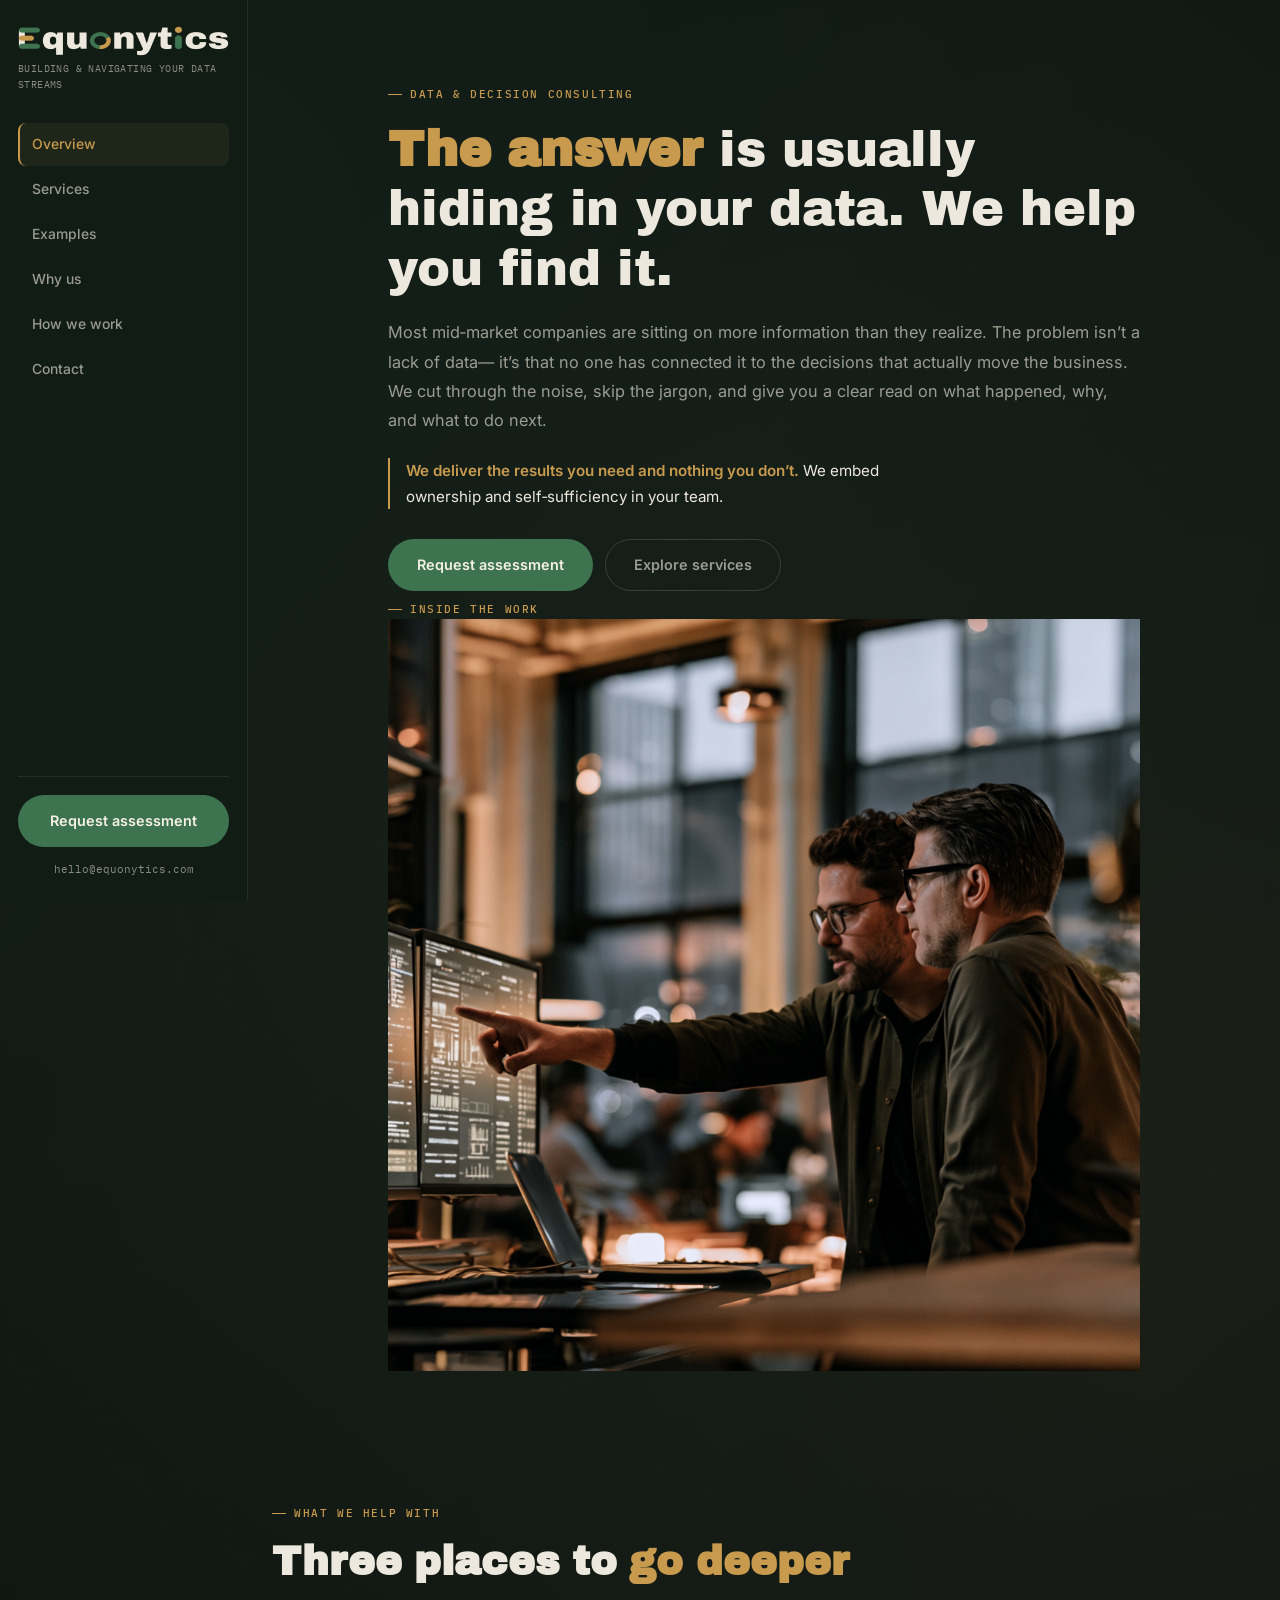
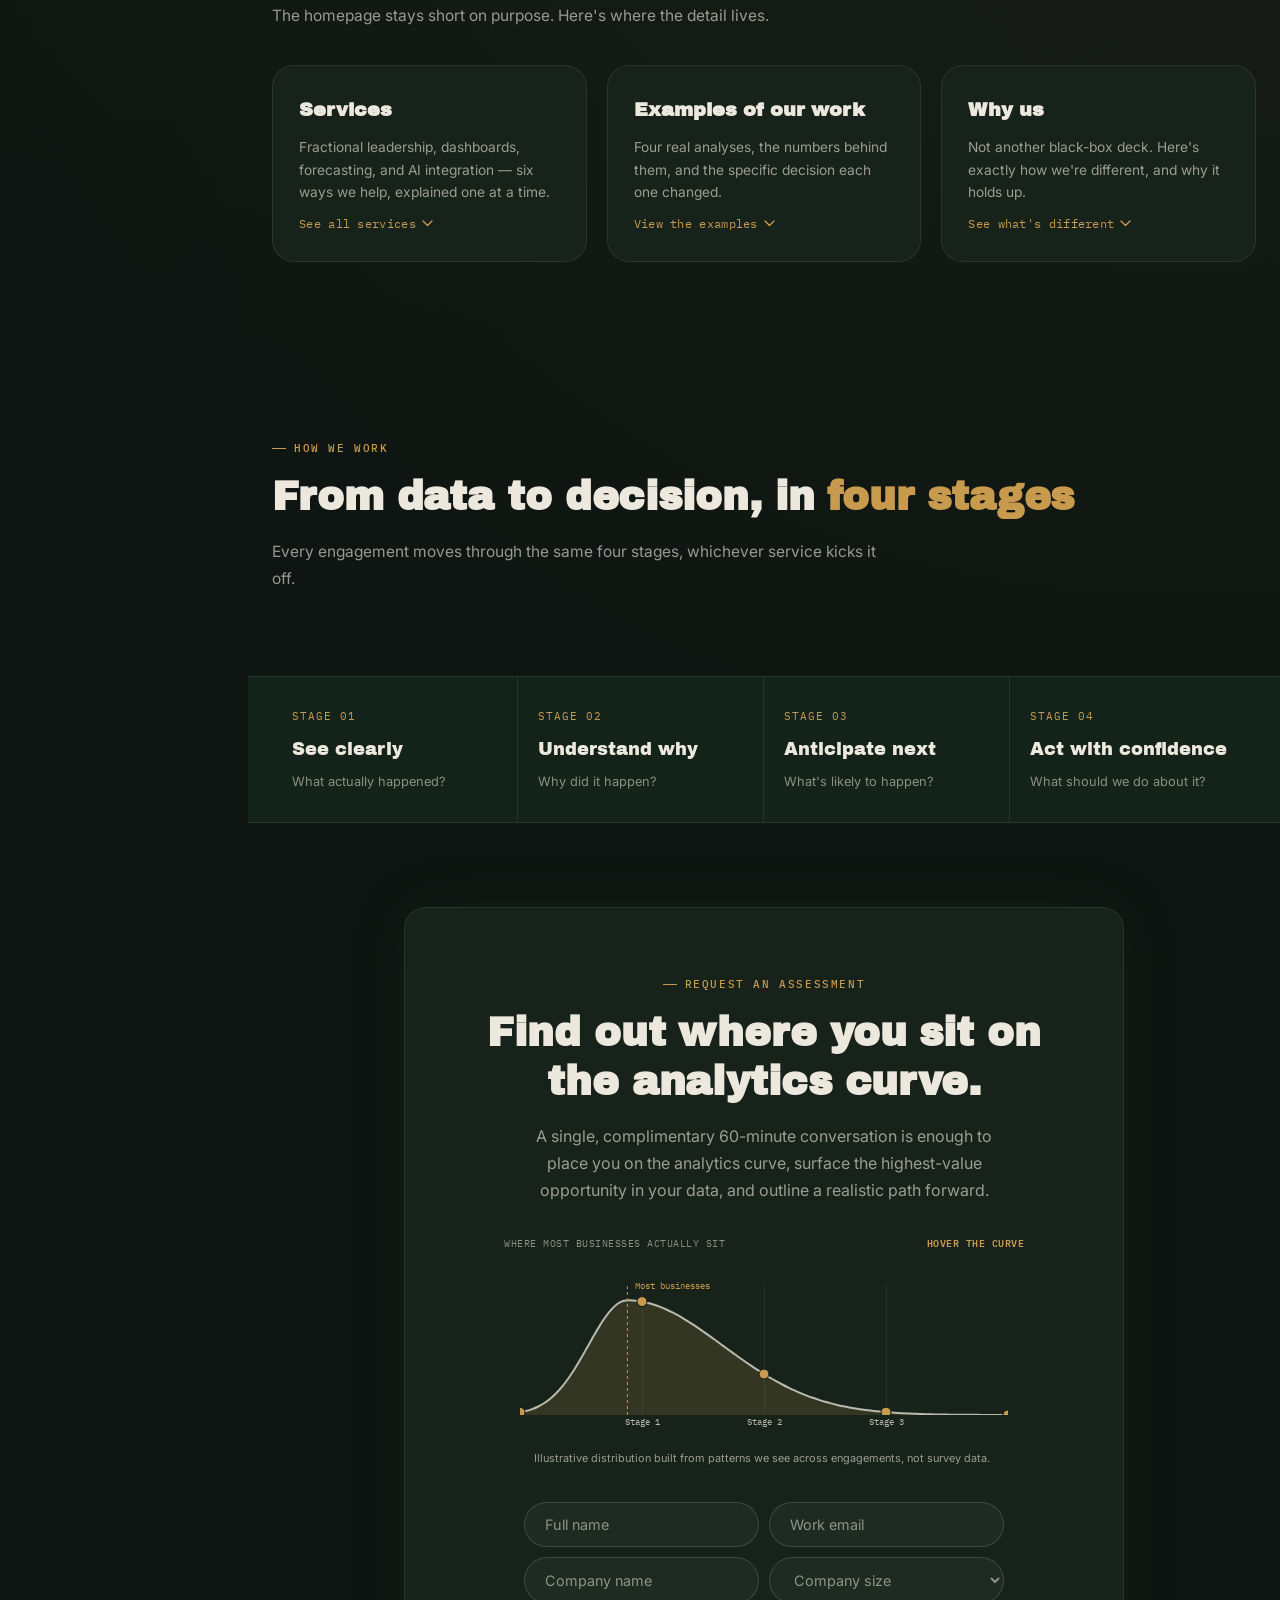
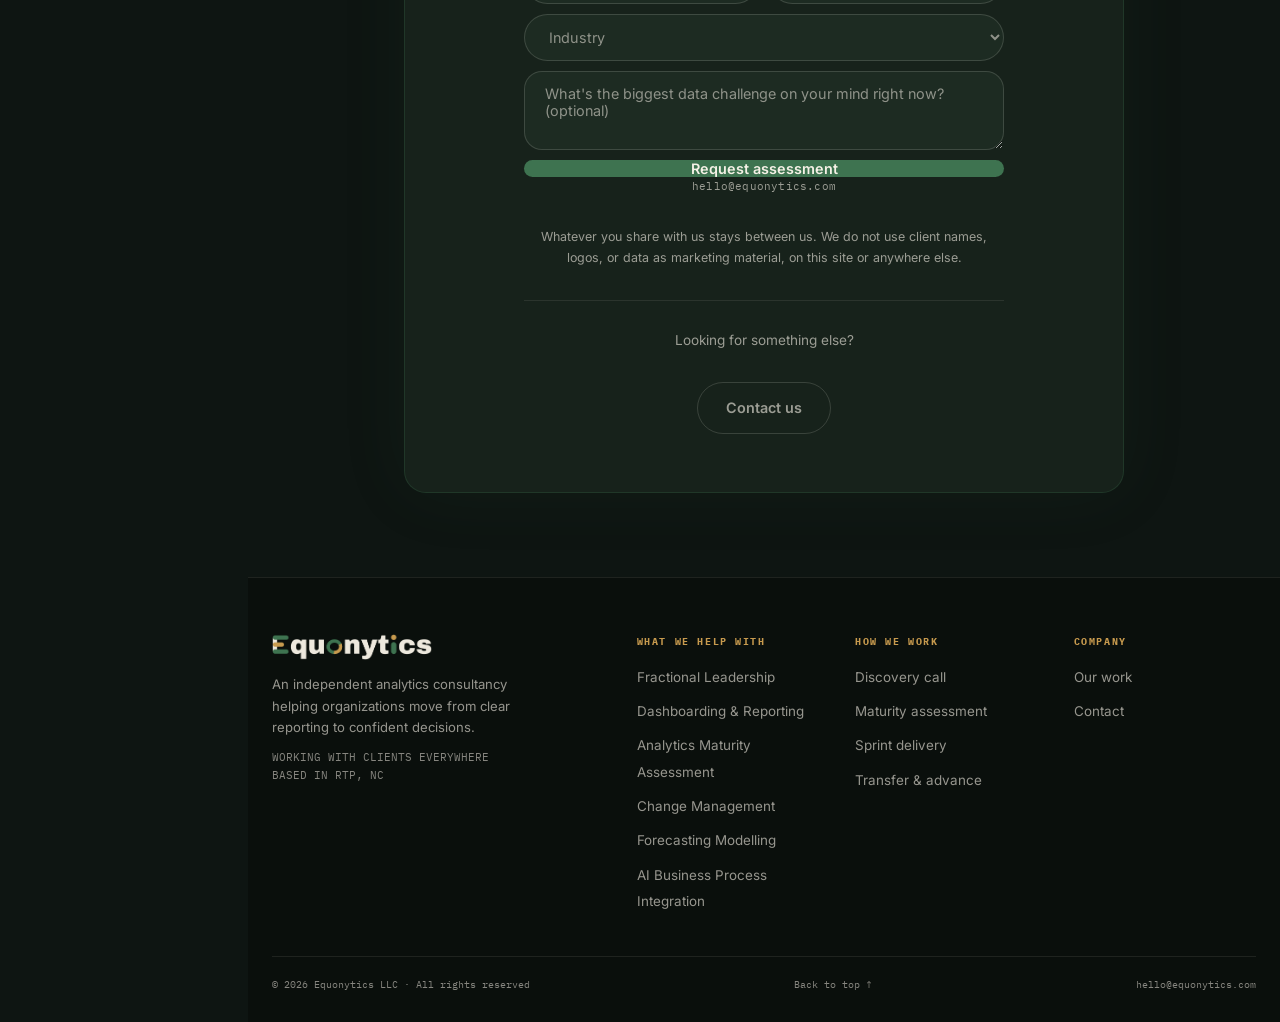
==== commit 11f501f8: "Add files via upload" ====
--- a/index.html
+++ b/index.html
@@ -92,6 +92,7 @@
                         </div>
                     </div>
                     <div class="hero-media">
+                        <span class="eyebrow">Inside the work</span>
                         <div class="hero-media-frame">
                             <img src="./assets/hero_photo.png" alt="An Equonytics analyst reviewing data dashboards late at the office, city lights visible through the window behind them.">
                         </div>
@@ -104,7 +105,8 @@
                 <section class="reveal">
                     <div class="wrap">
                         <span class="eyebrow">What we help with</span>
-                         <strong>learn more about us</strong></h2>
+                        <h2>Three places to <strong>go deeper</strong></h2>
+                        <p class="lead">The homepage stays short on purpose. Here's where the detail lives.</p>
                         <div class="teaser-grid">
                             <a href="services.html" class="teaser-card">
                                 <h3>Services</h3>
--- a/assets/styles.css
+++ b/assets/styles.css
@@ -238,16 +238,7 @@
 
         /* ---------- HERO ---------- */
         .hero { padding: 76px 0 40px; }
-        .hero-inner {
-            max-width: 1120px;
-            margin: 0 auto;
-            padding: 0 24px;
-            display: grid;
-            grid-template-columns: 1.05fr 0.95fr;
-            gap: 56px;
-            align-items: start;
-        }
-        .hero-text { max-width: 620px; text-align: left; }
+        .hero-inner { max-width: 800px; margin: 0 auto; text-align: left; padding: 0 24px; }
         h1 {
             font-size: clamp(2rem, 4.2vw, 3.1rem);
             font-weight: 500;
@@ -267,30 +258,6 @@
         }
         .hero-promise strong { color: var(--brass); font-weight: 600; }
         .hero-actions { display: flex; gap: 12px; flex-wrap: wrap; }
-
-        .hero-media { position: relative; }
-        .hero-media .eyebrow { margin-bottom: 14px; }
-        .hero-media-frame {
-            position: relative;
-            height: 440px;
-            border-radius: var(--radius-lg);
-            overflow: hidden;
-            border: 1px solid var(--border-strong);
-            box-shadow: var(--shadow-lg);
-        }
-        .hero-media-frame img {
-            width: 100%;
-            height: 100%;
-            object-fit: cover;
-            display: block;
-        }
-
-        @media (max-width: 1000px) {
-            .hero-inner { grid-template-columns: 1fr; gap: 32px; }
-            .hero-text { max-width: 100%; }
-            .hero-media { order: 2; }
-            .hero-media-frame { height: 340px; }
-        }
 
         /* ---------- SERVICE SELECTOR ---------- */
         #service-selector { padding: 40px 0 20px; scroll-margin-top: 110px; }
@@ -378,6 +345,7 @@
 
         /* ---------- SERVICES ---------- */
         .svc-grid { display: grid; grid-template-columns: repeat(2, 1fr); gap: 20px; margin-top: 40px; }
+        .values-grid { display: grid; grid-template-columns: repeat(3, 1fr); gap: 20px; margin-top: 40px; }
         .svc {
             background: var(--surface);
             border-radius: var(--radius);
@@ -719,9 +687,11 @@
 
         /* ---------- RESPONSIVE ---------- */
         @media (max-width: 900px) {
+            .hero-inner { max-width: 100%; }
             .stages-inner { grid-template-columns: repeat(2, 1fr); }
             .stage:nth-child(2) { border-right: none; }
             .svc-grid { grid-template-columns: 1fr; }
+            .values-grid { grid-template-columns: repeat(2, 1fr); }
             .foot-inner { grid-template-columns: 1fr 1fr; }
             .examples-grid { grid-template-columns: 1fr; }
             .service-options { grid-template-columns: repeat(2, 1fr); }
@@ -729,6 +699,7 @@
         @media (max-width: 560px) {
             .logo-wordmark { height: 26px; }
             .stages-inner { grid-template-columns: 1fr; }
+            .values-grid { grid-template-columns: 1fr; }
             .stage { border-right: none; border-bottom: 1px solid var(--border); }
             .foot-inner { grid-template-columns: 1fr; }
             .cta-box { padding: 40px 24px; }
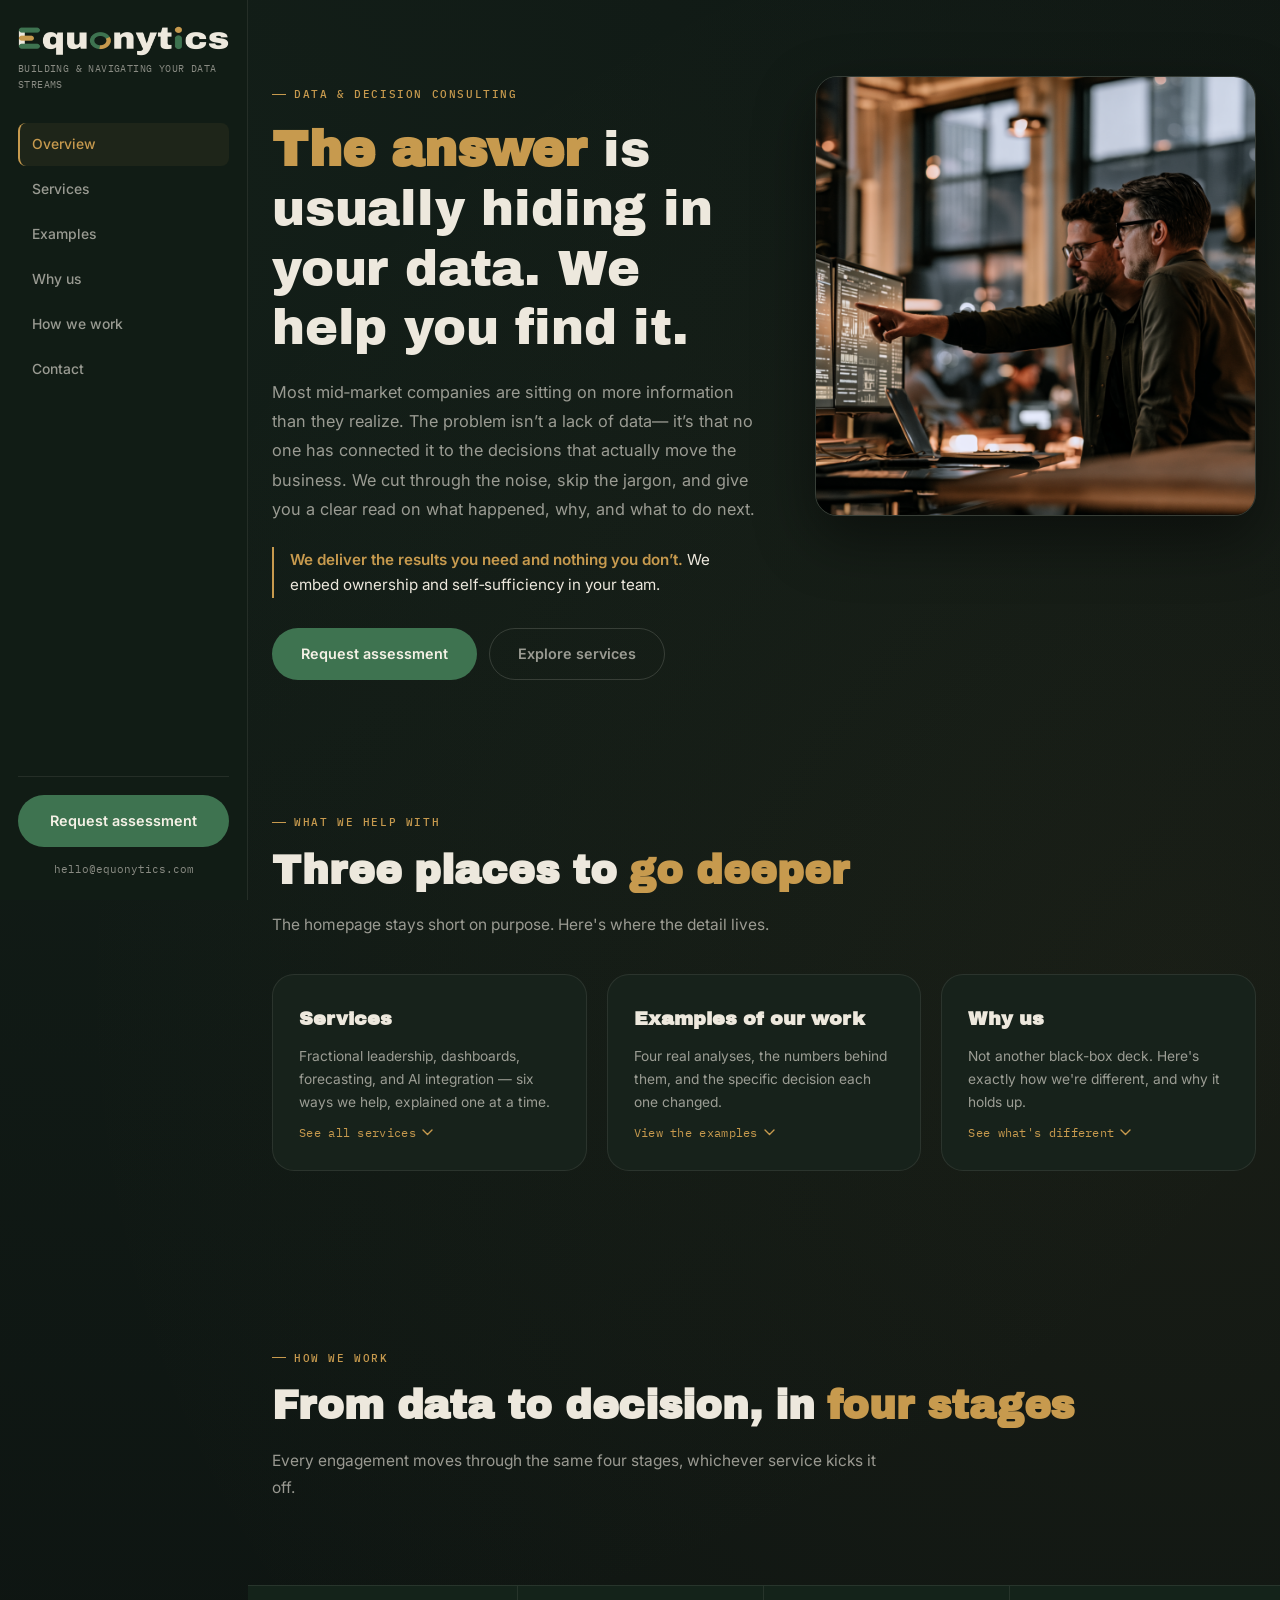
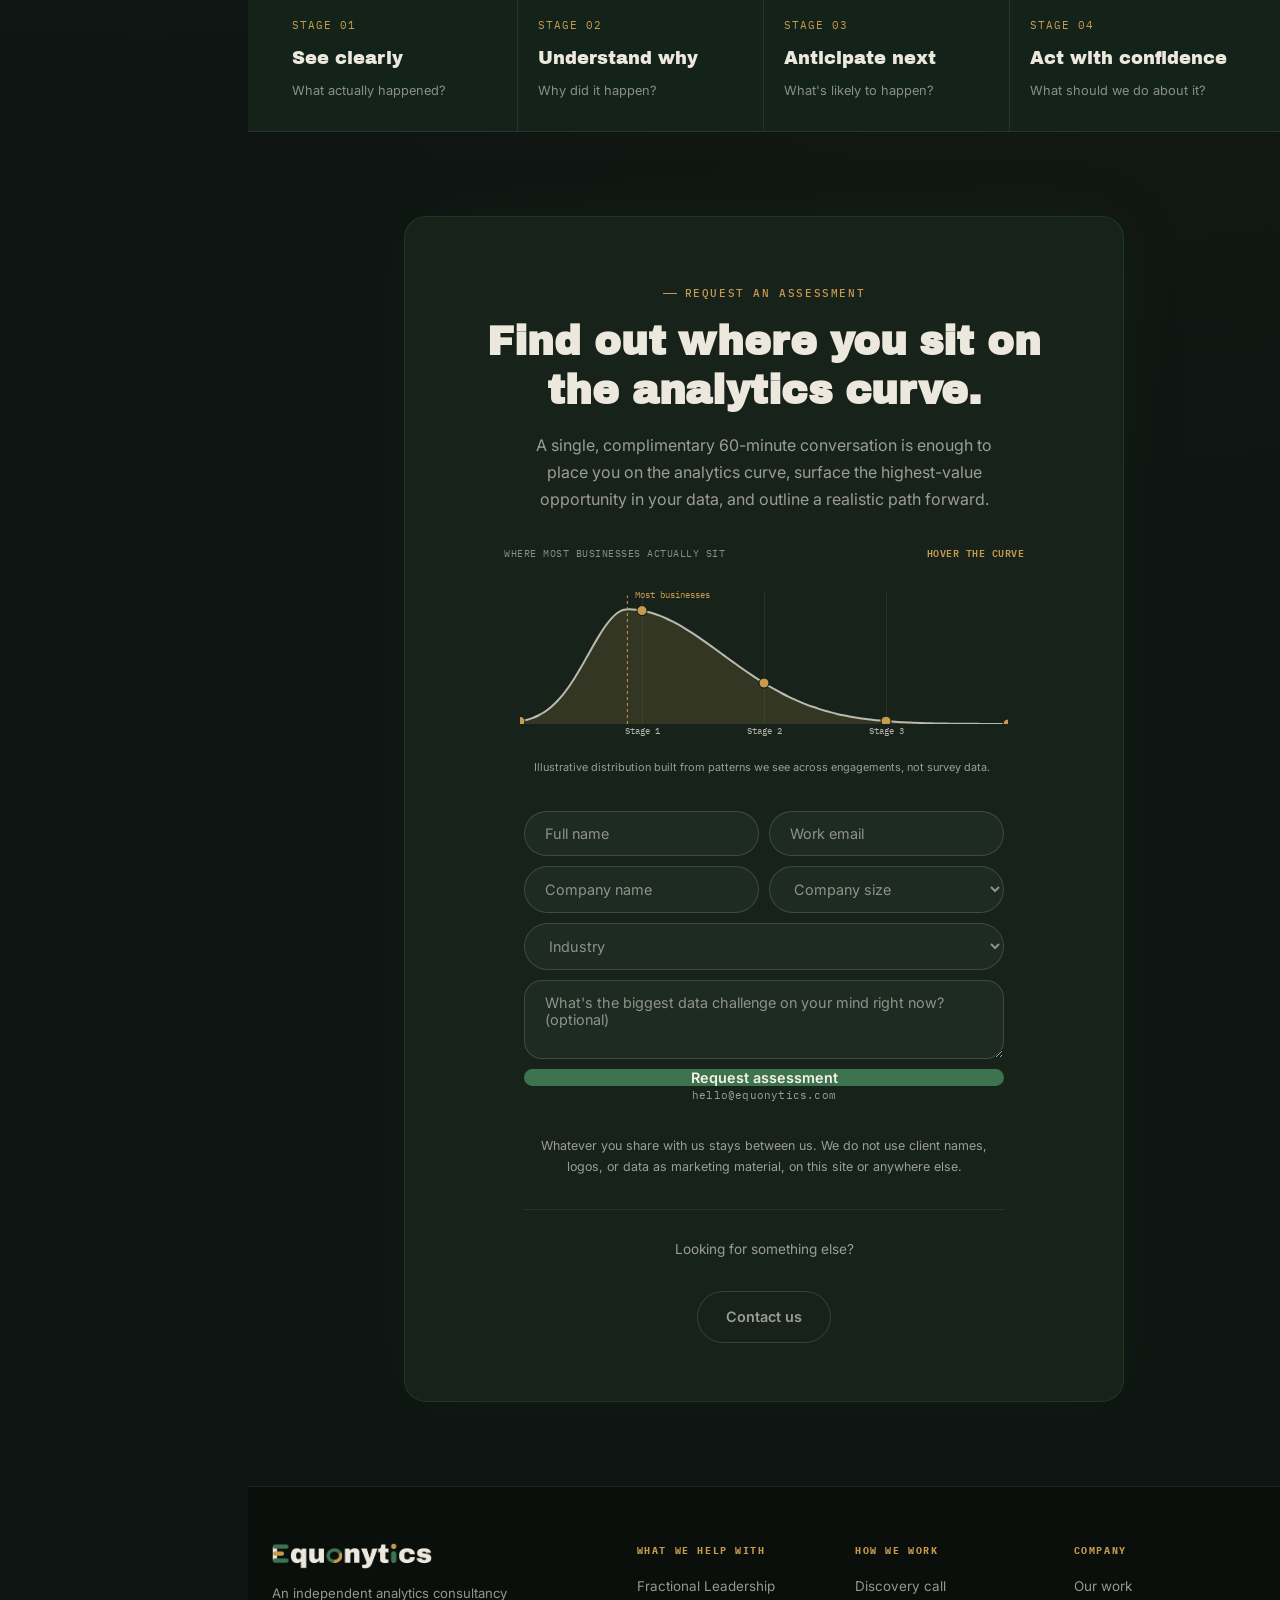
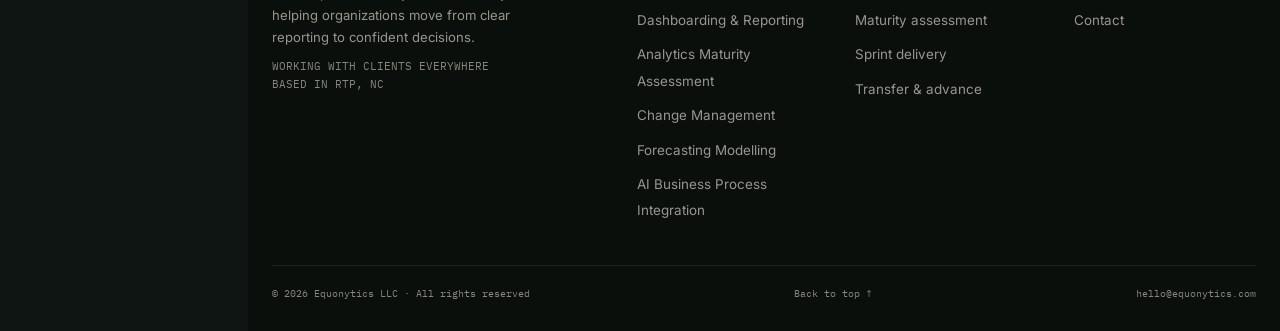
==== commit 549c9f83: "Update index.html" ====
--- a/index.html
+++ b/index.html
@@ -92,7 +92,6 @@
                         </div>
                     </div>
                     <div class="hero-media">
-                        <span class="eyebrow">Inside the work</span>
                         <div class="hero-media-frame">
                             <img src="./assets/hero_photo.png" alt="An Equonytics analyst reviewing data dashboards late at the office, city lights visible through the window behind them.">
                         </div>
--- a/assets/styles.css
+++ b/assets/styles.css
@@ -238,7 +238,16 @@
 
         /* ---------- HERO ---------- */
         .hero { padding: 76px 0 40px; }
-        .hero-inner { max-width: 800px; margin: 0 auto; text-align: left; padding: 0 24px; }
+        .hero-inner {
+            max-width: 1120px;
+            margin: 0 auto;
+            padding: 0 24px;
+            display: grid;
+            grid-template-columns: 1.05fr 0.95fr;
+            gap: 56px;
+            align-items: start;
+        }
+        .hero-text { max-width: 620px; text-align: left; }
         h1 {
             font-size: clamp(2rem, 4.2vw, 3.1rem);
             font-weight: 500;
@@ -258,6 +267,30 @@
         }
         .hero-promise strong { color: var(--brass); font-weight: 600; }
         .hero-actions { display: flex; gap: 12px; flex-wrap: wrap; }
+
+        .hero-media { position: relative; }
+        .hero-media .eyebrow { margin-bottom: 14px; }
+        .hero-media-frame {
+            position: relative;
+            height: 440px;
+            border-radius: var(--radius-lg);
+            overflow: hidden;
+            border: 1px solid var(--border-strong);
+            box-shadow: var(--shadow-lg);
+        }
+        .hero-media-frame img {
+            width: 100%;
+            height: 100%;
+            object-fit: cover;
+            display: block;
+        }
+
+        @media (max-width: 1000px) {
+            .hero-inner { grid-template-columns: 1fr; gap: 32px; }
+            .hero-text { max-width: 100%; }
+            .hero-media { order: 2; }
+            .hero-media-frame { height: 340px; }
+        }
 
         /* ---------- SERVICE SELECTOR ---------- */
         #service-selector { padding: 40px 0 20px; scroll-margin-top: 110px; }
@@ -687,7 +720,6 @@
 
         /* ---------- RESPONSIVE ---------- */
         @media (max-width: 900px) {
-            .hero-inner { max-width: 100%; }
             .stages-inner { grid-template-columns: repeat(2, 1fr); }
             .stage:nth-child(2) { border-right: none; }
             .svc-grid { grid-template-columns: 1fr; }
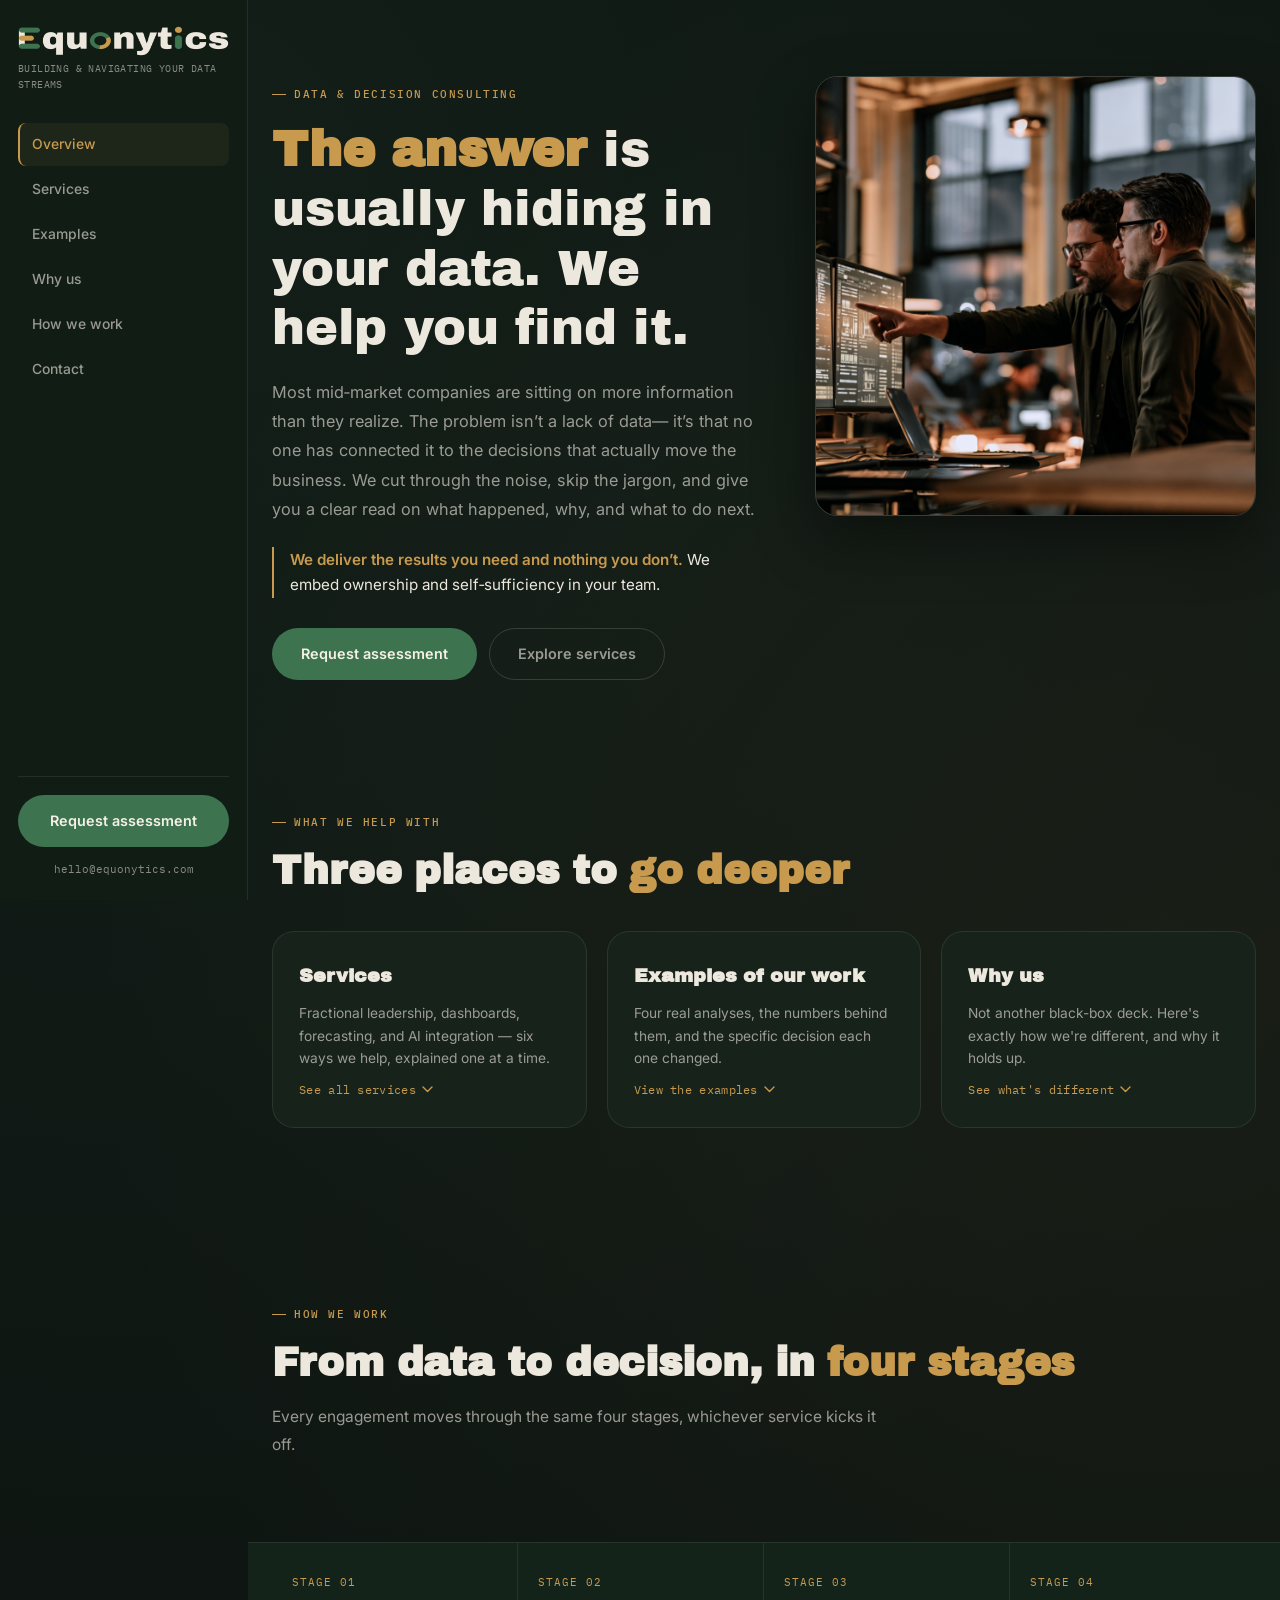
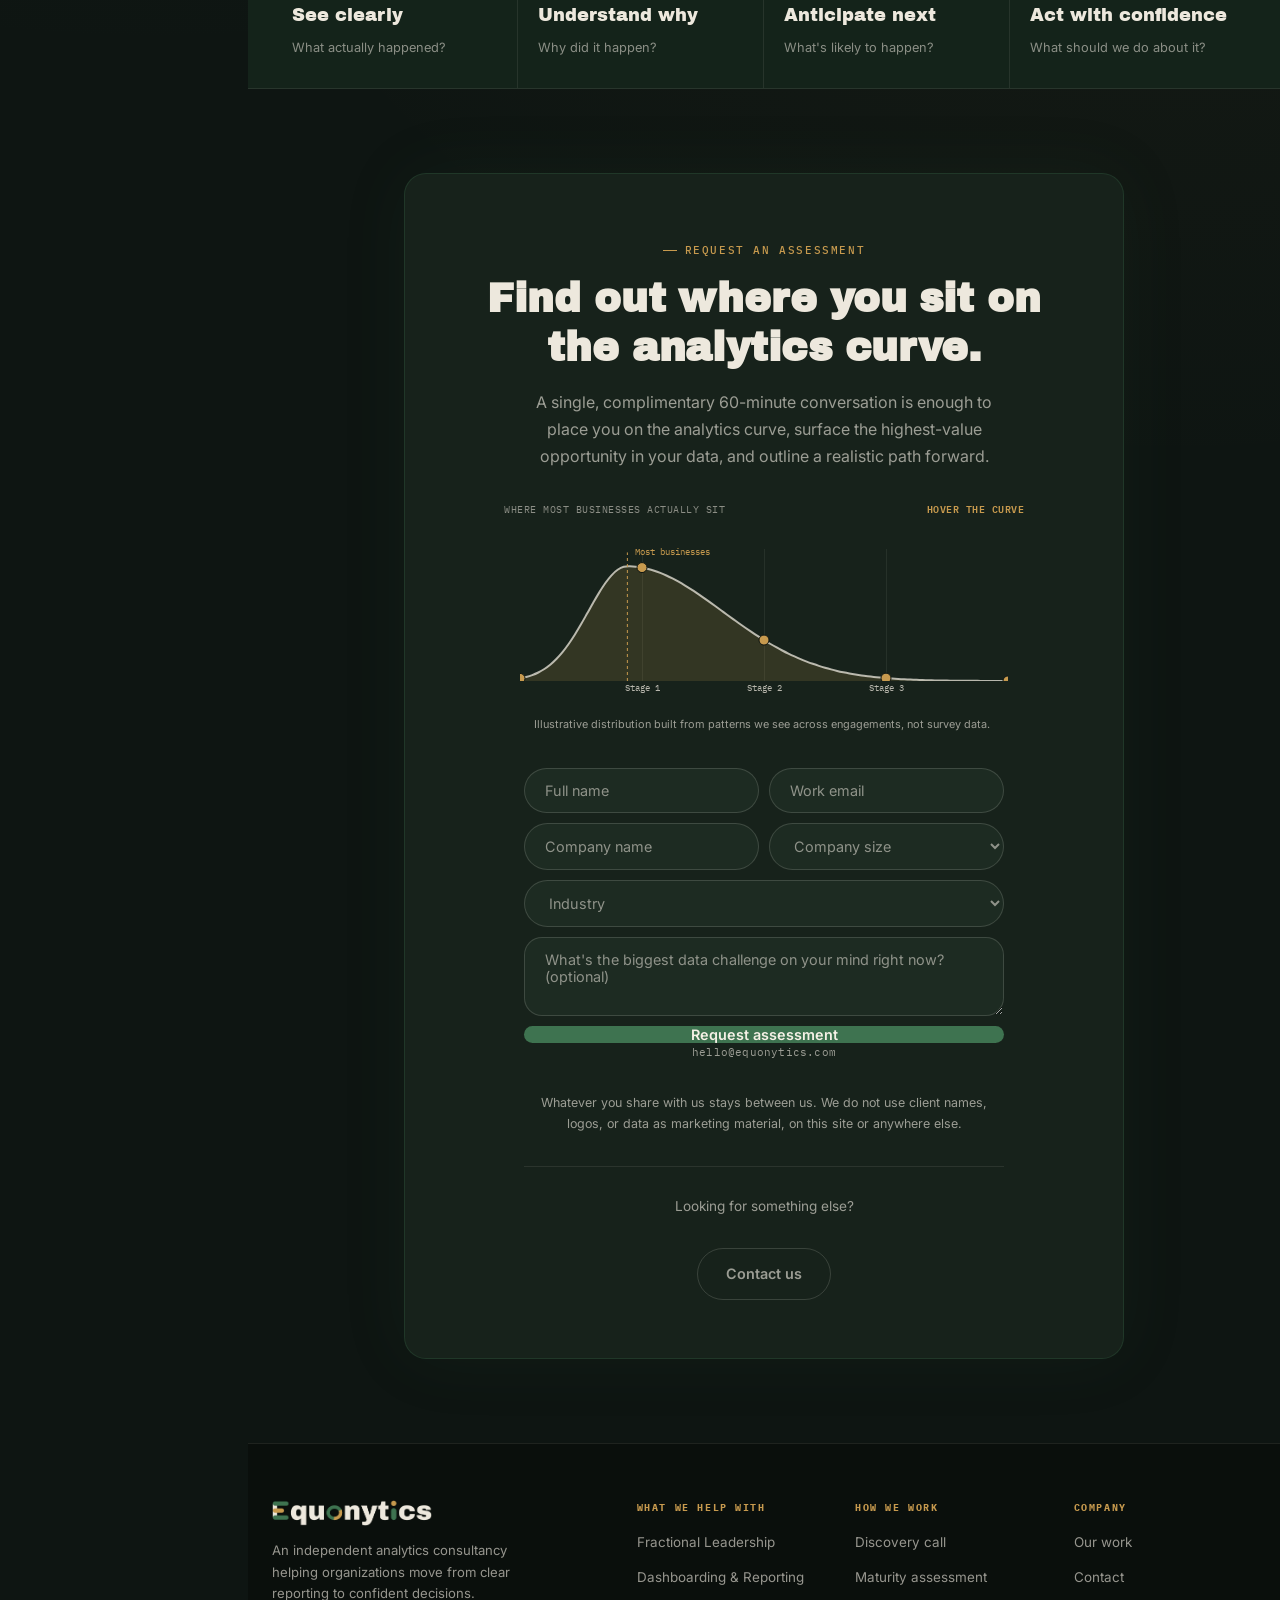
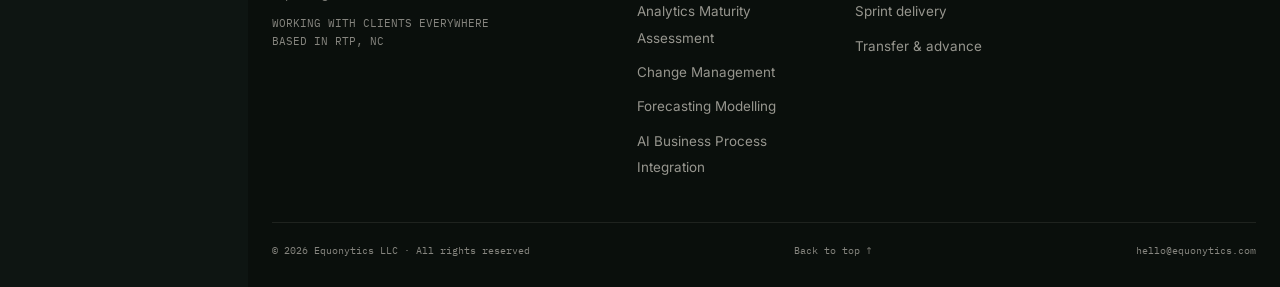
==== commit 407a6750: "Update index.html" ====
--- a/index.html
+++ b/index.html
@@ -105,7 +105,6 @@
                     <div class="wrap">
                         <span class="eyebrow">What we help with</span>
                         <h2>Three places to <strong>go deeper</strong></h2>
-                        <p class="lead">The homepage stays short on purpose. Here's where the detail lives.</p>
                         <div class="teaser-grid">
                             <a href="services.html" class="teaser-card">
                                 <h3>Services</h3>
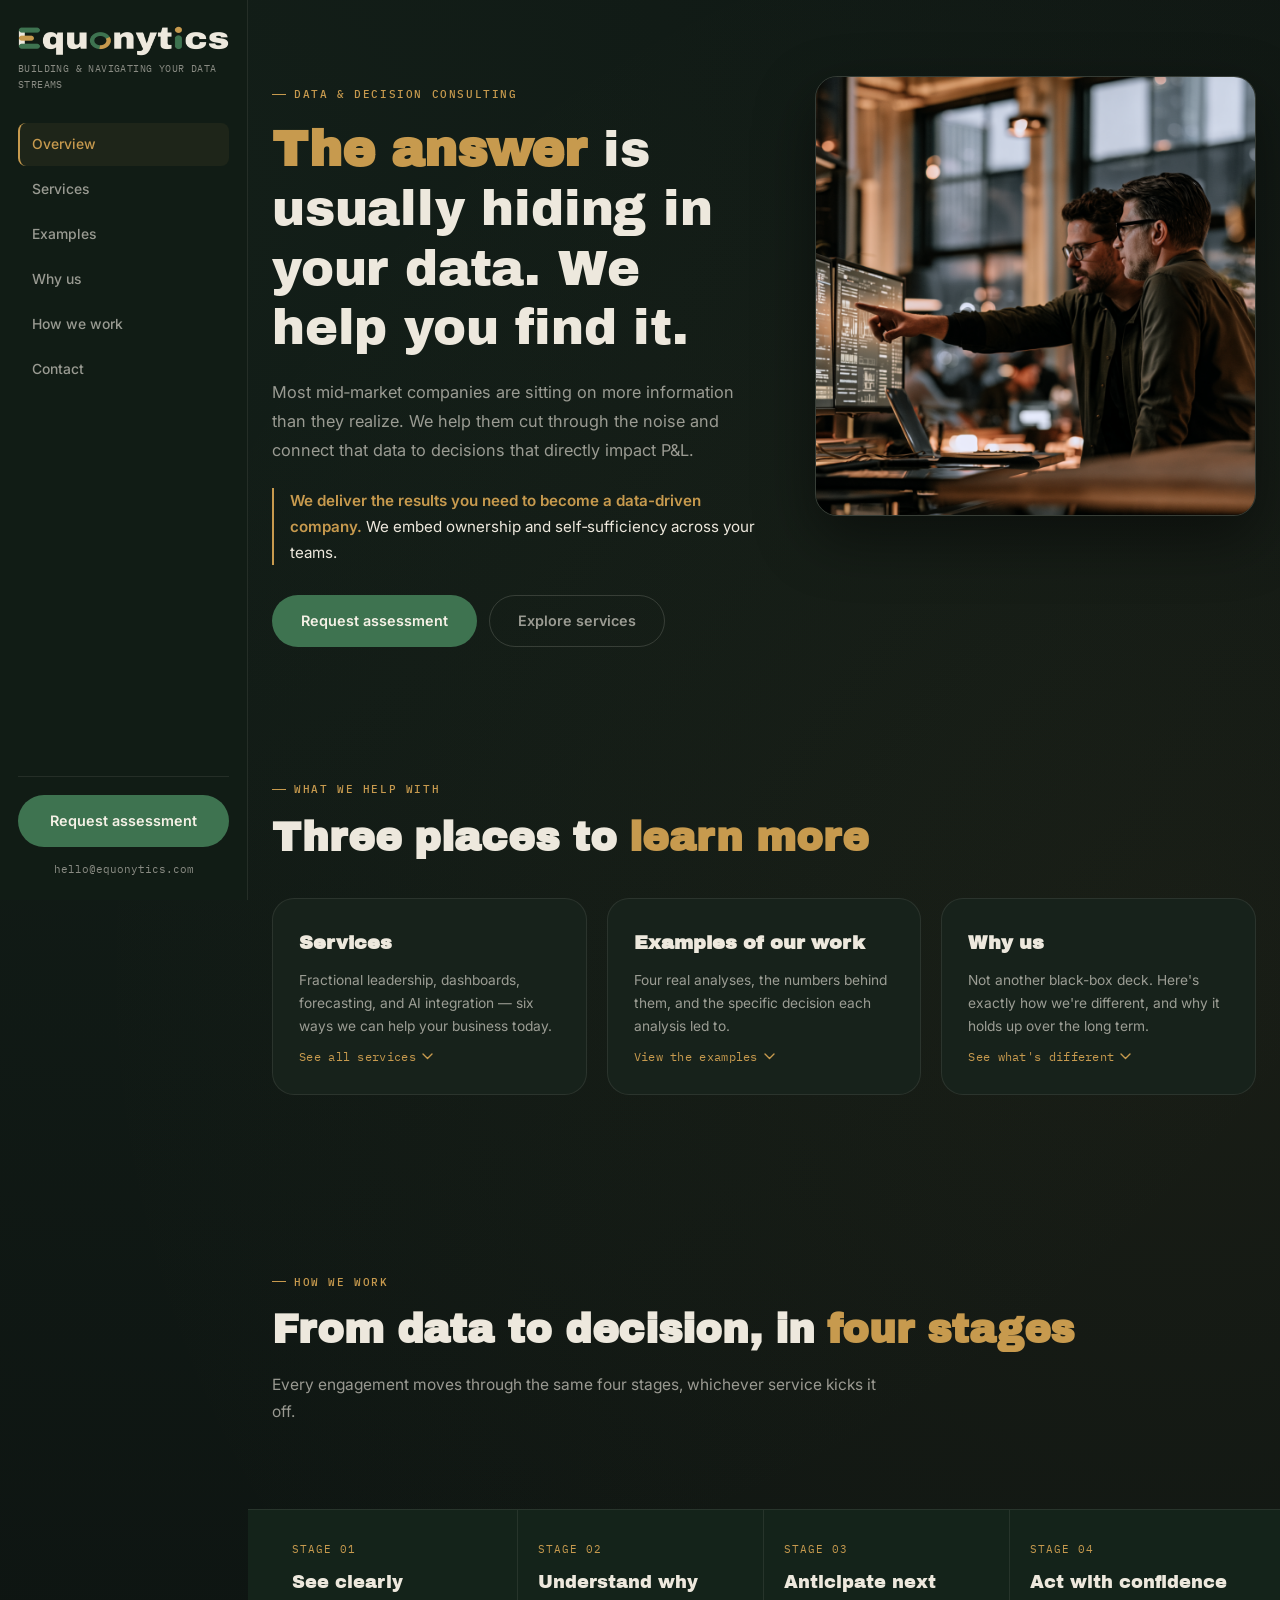
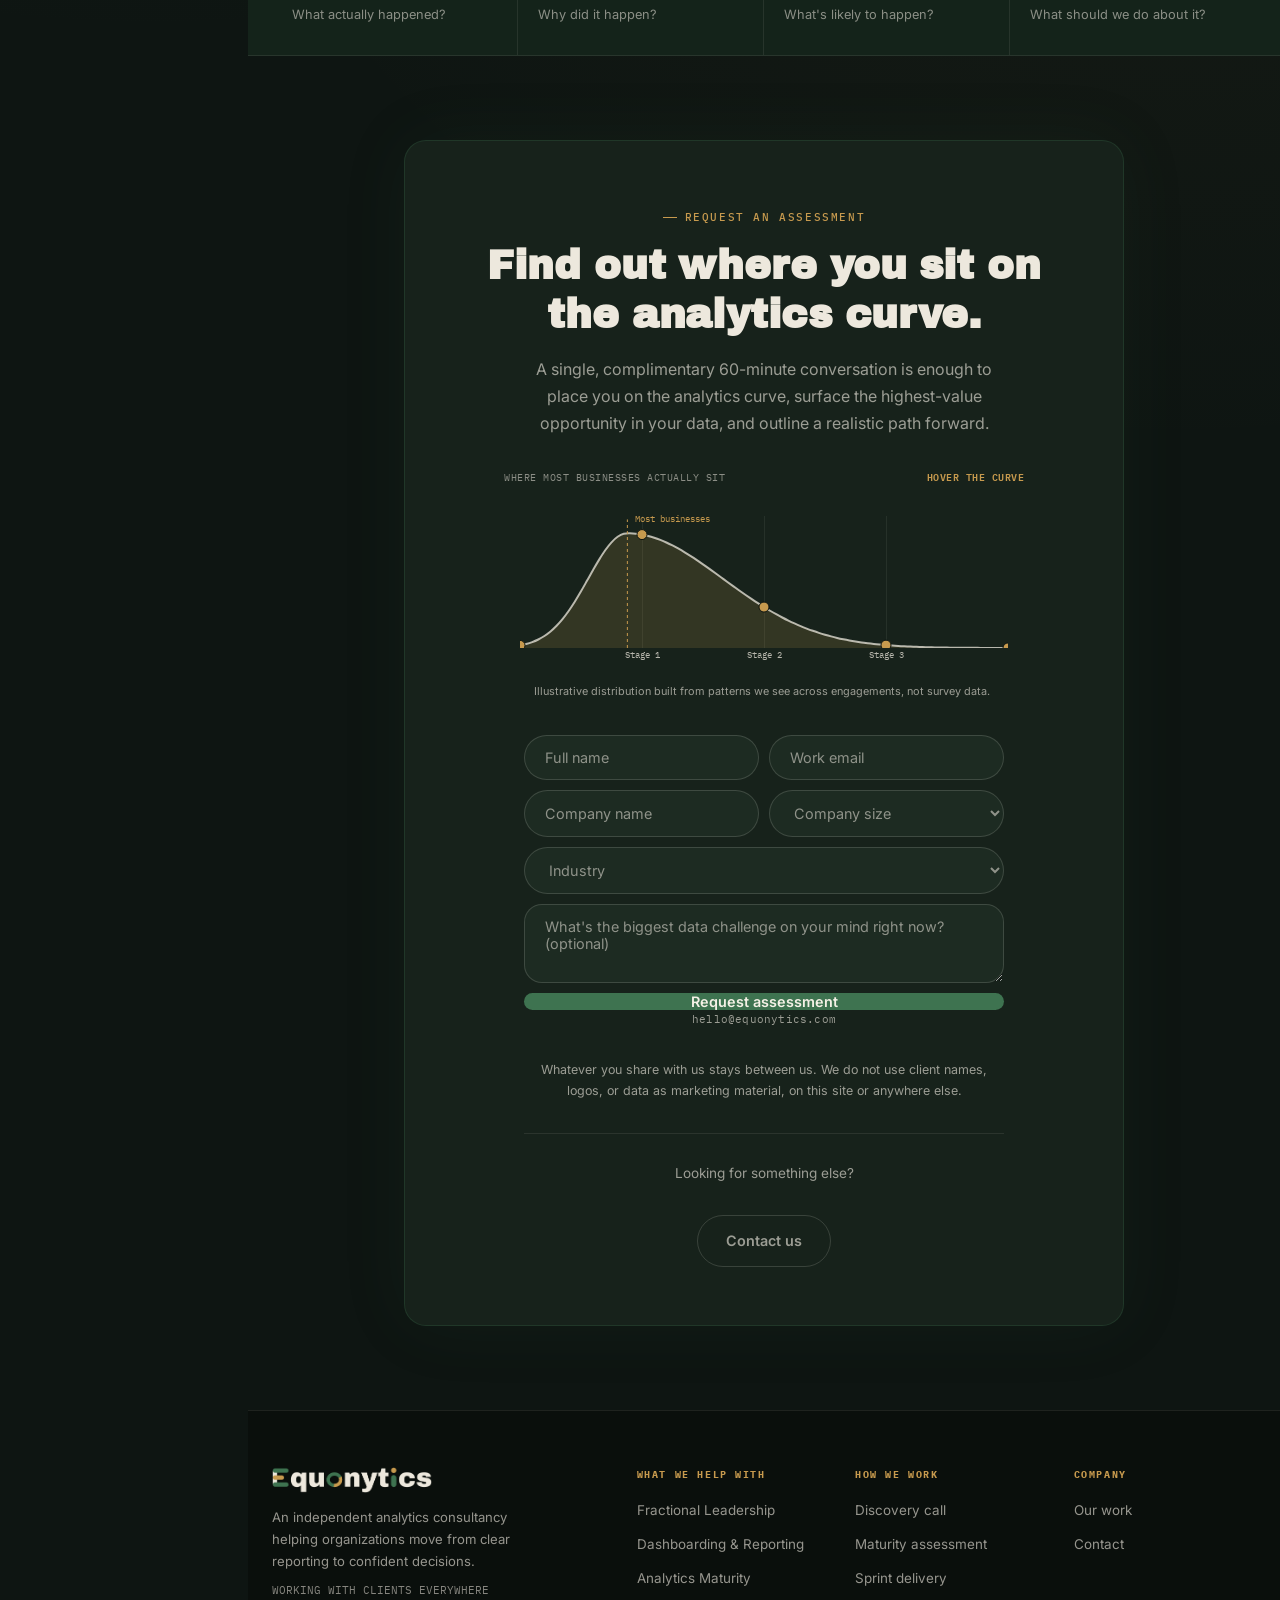
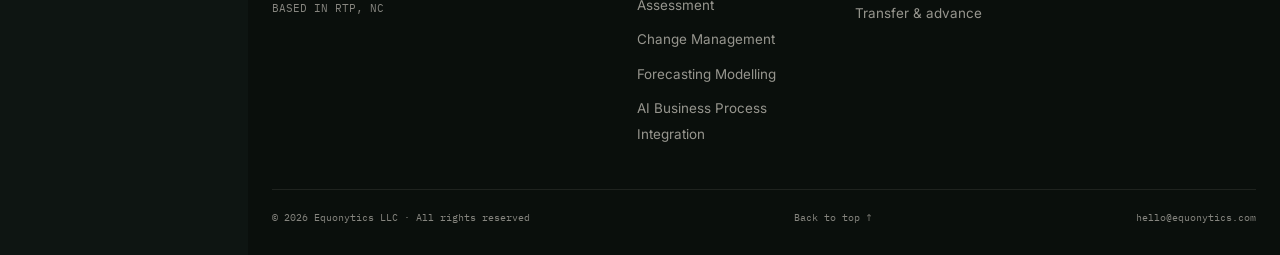
==== commit 7badee92: "Add files via upload" ====
--- a/index.html
+++ b/index.html
@@ -84,8 +84,8 @@
                     <div class="hero-text">
                         <span class="eyebrow">Data & decision consulting</span>
                         <h1><strong>The answer</strong> is usually hiding in your data. We help you find it.</h1>
-                        <p class="hero-sub">Most mid‑market companies are sitting on more information than they realize. The problem isn’t a lack of data— it’s that no one has connected it to the decisions that actually move the business. We cut through the noise, skip the jargon, and give you a clear read on what happened, why, and what to do next.</p>
-                        <p class="hero-promise"><strong>We deliver the results you need and nothing you don’t.</strong> We embed ownership and self‑sufficiency in your team.</p>
+                        <p class="hero-sub">Most mid‑market companies are sitting on more information than they realize. We help them cut through the noise and connect that data to decisions that directly impact P&L.</p>
+                        <p class="hero-promise"><strong>We deliver the results you need to become a data-driven company.</strong> We embed ownership and self‑sufficiency across your teams.</p>
                         <div class="hero-actions">
                             <a href="#contact" class="btn btn-primary">Request assessment</a>
                             <a href="services.html" class="btn btn-secondary">Explore services</a>
@@ -104,21 +104,21 @@
                 <section class="reveal">
                     <div class="wrap">
                         <span class="eyebrow">What we help with</span>
-                        <h2>Three places to <strong>go deeper</strong></h2>
+                        <h2>Three places to <strong>learn more</strong></h2>
                         <div class="teaser-grid">
                             <a href="services.html" class="teaser-card">
                                 <h3>Services</h3>
-                                <p>Fractional leadership, dashboards, forecasting, and AI integration — six ways we help, explained one at a time.</p>
+                                <p>Fractional leadership, dashboards, forecasting, and AI integration — six ways we can help your business today.</p>
                                 <span class="teaser-link">See all services <svg width="11" height="7" viewBox="0 0 11 7" fill="none"><path d="M1 1L5.5 5.5L10 1" stroke="currentColor" stroke-width="1.4" stroke-linecap="round" stroke-linejoin="round"/></svg></span>
                             </a>
                             <a href="examples.html" class="teaser-card">
                                 <h3>Examples of our work</h3>
-                                <p>Four real analyses, the numbers behind them, and the specific decision each one changed.</p>
+                                <p>Four real analyses, the numbers behind them, and the specific decision each analysis led to.</p>
                                 <span class="teaser-link">View the examples <svg width="11" height="7" viewBox="0 0 11 7" fill="none"><path d="M1 1L5.5 5.5L10 1" stroke="currentColor" stroke-width="1.4" stroke-linecap="round" stroke-linejoin="round"/></svg></span>
                             </a>
                             <a href="why-us.html" class="teaser-card">
                                 <h3>Why us</h3>
-                                <p>Not another black-box deck. Here's exactly how we're different, and why it holds up.</p>
+                                <p>Not another black-box deck. Here's exactly how we're different, and why it holds up over the long term.</p>
                                 <span class="teaser-link">See what's different <svg width="11" height="7" viewBox="0 0 11 7" fill="none"><path d="M1 1L5.5 5.5L10 1" stroke="currentColor" stroke-width="1.4" stroke-linecap="round" stroke-linejoin="round"/></svg></span>
                             </a>
                         </div>
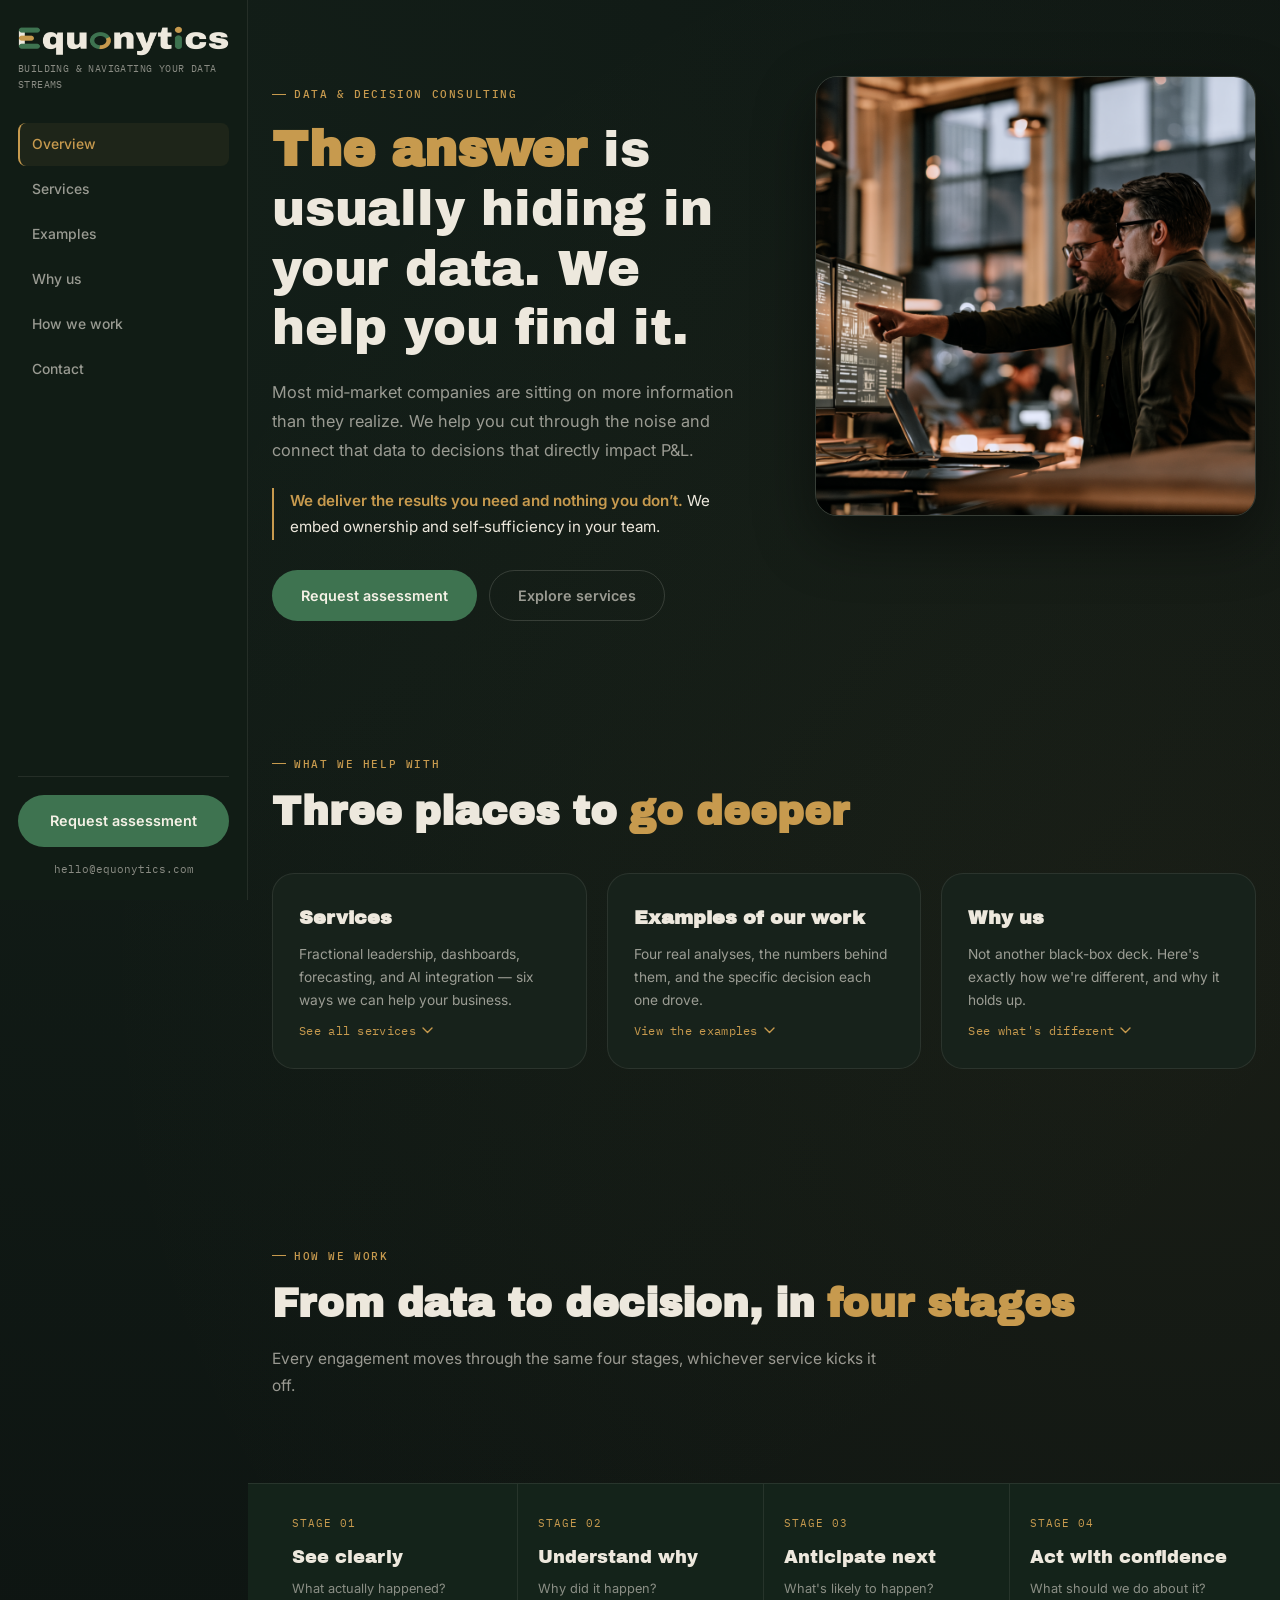
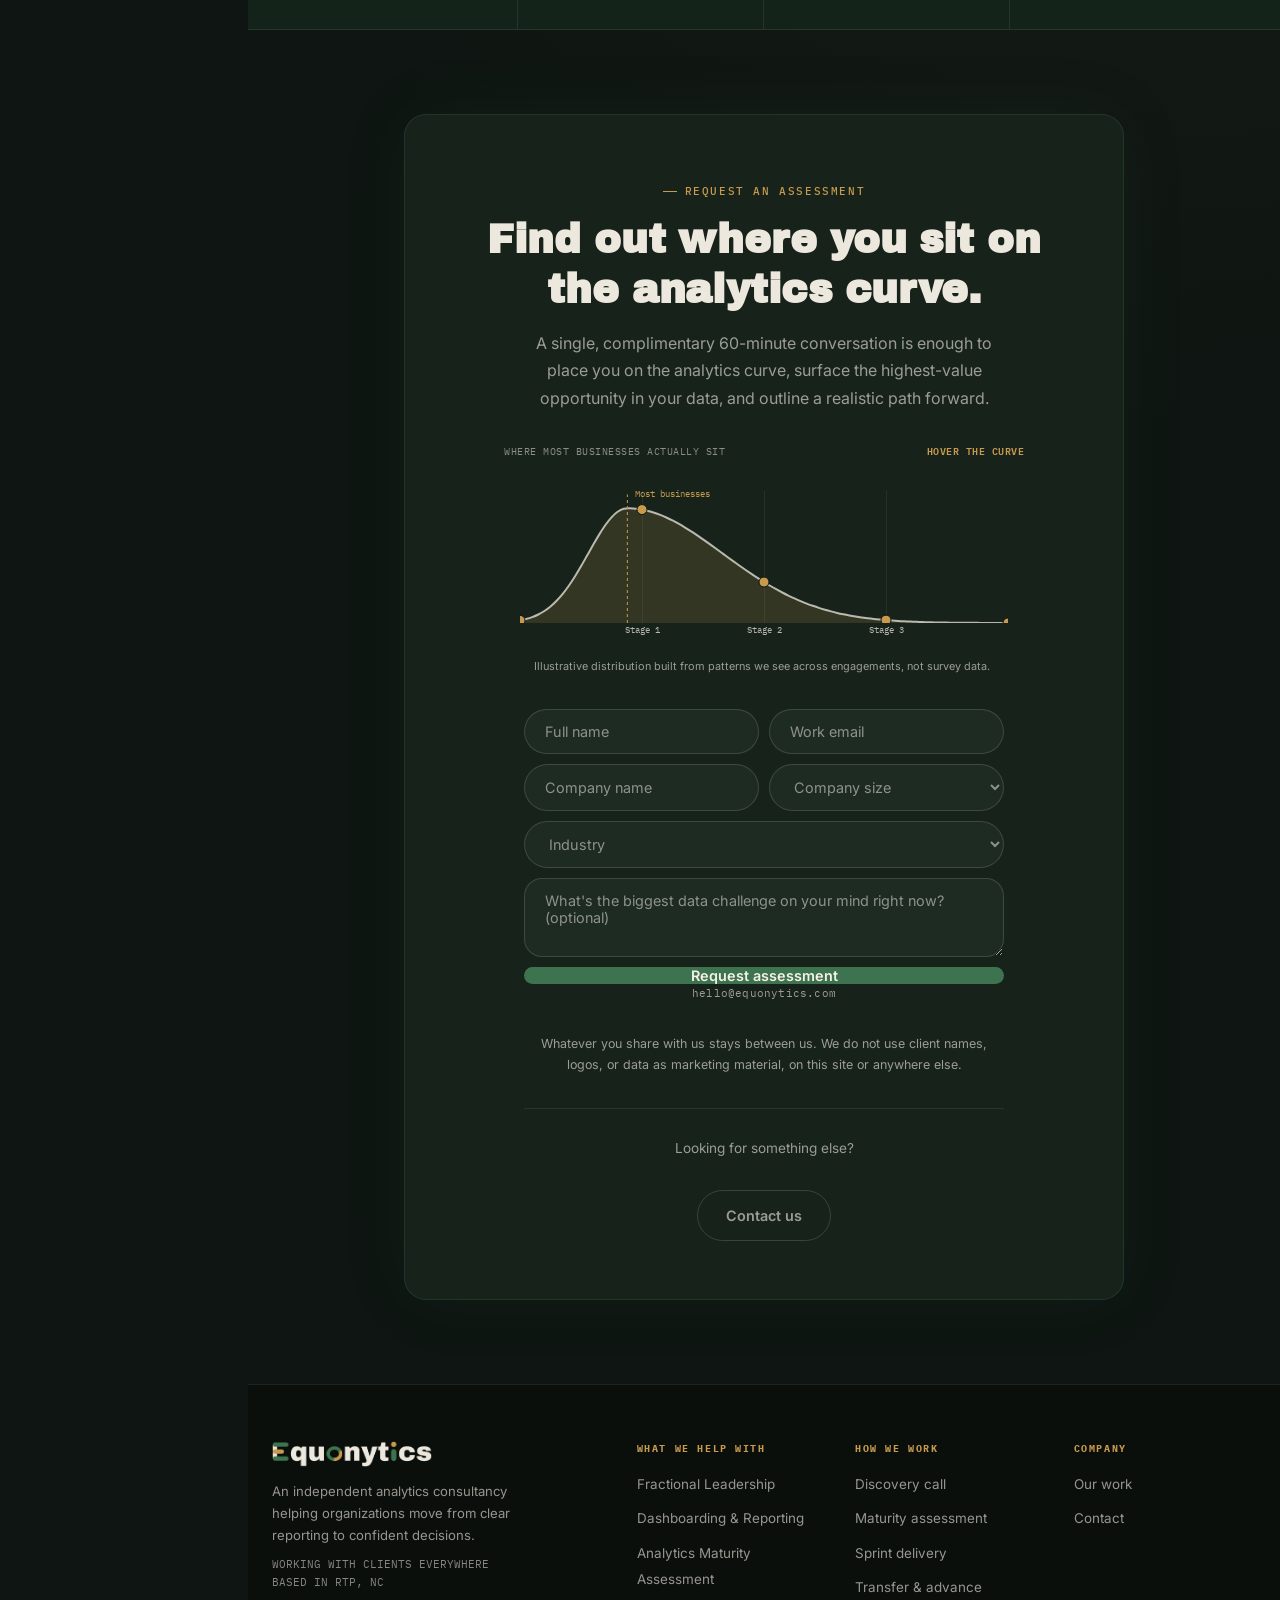
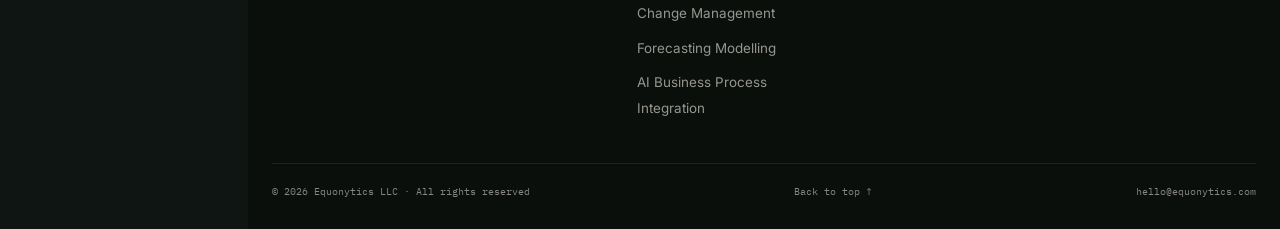
==== commit 4d12e683: "Add files via upload" ====
--- a/index.html
+++ b/index.html
@@ -84,8 +84,8 @@
                     <div class="hero-text">
                         <span class="eyebrow">Data & decision consulting</span>
                         <h1><strong>The answer</strong> is usually hiding in your data. We help you find it.</h1>
-                        <p class="hero-sub">Most mid‑market companies are sitting on more information than they realize. We help them cut through the noise and connect that data to decisions that directly impact P&L.</p>
-                        <p class="hero-promise"><strong>We deliver the results you need to become a data-driven company.</strong> We embed ownership and self‑sufficiency across your teams.</p>
+                        <p class="hero-sub">Most mid‑market companies are sitting on more information than they realize. We help you cut through the noise and connect that data to decisions that directly impact P&L.</p>
+                        <p class="hero-promise"><strong>We deliver the results you need and nothing you don’t.</strong> We embed ownership and self‑sufficiency in your team.</p>
                         <div class="hero-actions">
                             <a href="#contact" class="btn btn-primary">Request assessment</a>
                             <a href="services.html" class="btn btn-secondary">Explore services</a>
@@ -104,21 +104,21 @@
                 <section class="reveal">
                     <div class="wrap">
                         <span class="eyebrow">What we help with</span>
-                        <h2>Three places to <strong>learn more</strong></h2>
+                        <h2>Three places to <strong>go deeper</strong></h2>
                         <div class="teaser-grid">
                             <a href="services.html" class="teaser-card">
                                 <h3>Services</h3>
-                                <p>Fractional leadership, dashboards, forecasting, and AI integration — six ways we can help your business today.</p>
+                                <p>Fractional leadership, dashboards, forecasting, and AI integration — six ways we can help your business.</p>
                                 <span class="teaser-link">See all services <svg width="11" height="7" viewBox="0 0 11 7" fill="none"><path d="M1 1L5.5 5.5L10 1" stroke="currentColor" stroke-width="1.4" stroke-linecap="round" stroke-linejoin="round"/></svg></span>
                             </a>
                             <a href="examples.html" class="teaser-card">
                                 <h3>Examples of our work</h3>
-                                <p>Four real analyses, the numbers behind them, and the specific decision each analysis led to.</p>
+                                <p>Four real analyses, the numbers behind them, and the specific decision each one drove.</p>
                                 <span class="teaser-link">View the examples <svg width="11" height="7" viewBox="0 0 11 7" fill="none"><path d="M1 1L5.5 5.5L10 1" stroke="currentColor" stroke-width="1.4" stroke-linecap="round" stroke-linejoin="round"/></svg></span>
                             </a>
                             <a href="why-us.html" class="teaser-card">
                                 <h3>Why us</h3>
-                                <p>Not another black-box deck. Here's exactly how we're different, and why it holds up over the long term.</p>
+                                <p>Not another black-box deck. Here's exactly how we're different, and why it holds up.</p>
                                 <span class="teaser-link">See what's different <svg width="11" height="7" viewBox="0 0 11 7" fill="none"><path d="M1 1L5.5 5.5L10 1" stroke="currentColor" stroke-width="1.4" stroke-linecap="round" stroke-linejoin="round"/></svg></span>
                             </a>
                         </div>
@@ -256,4 +256,4 @@
     <script src="./assets/app.js"></script>
     <script src="./assets/home.js"></script>
 </body>
-</html>
+</html>
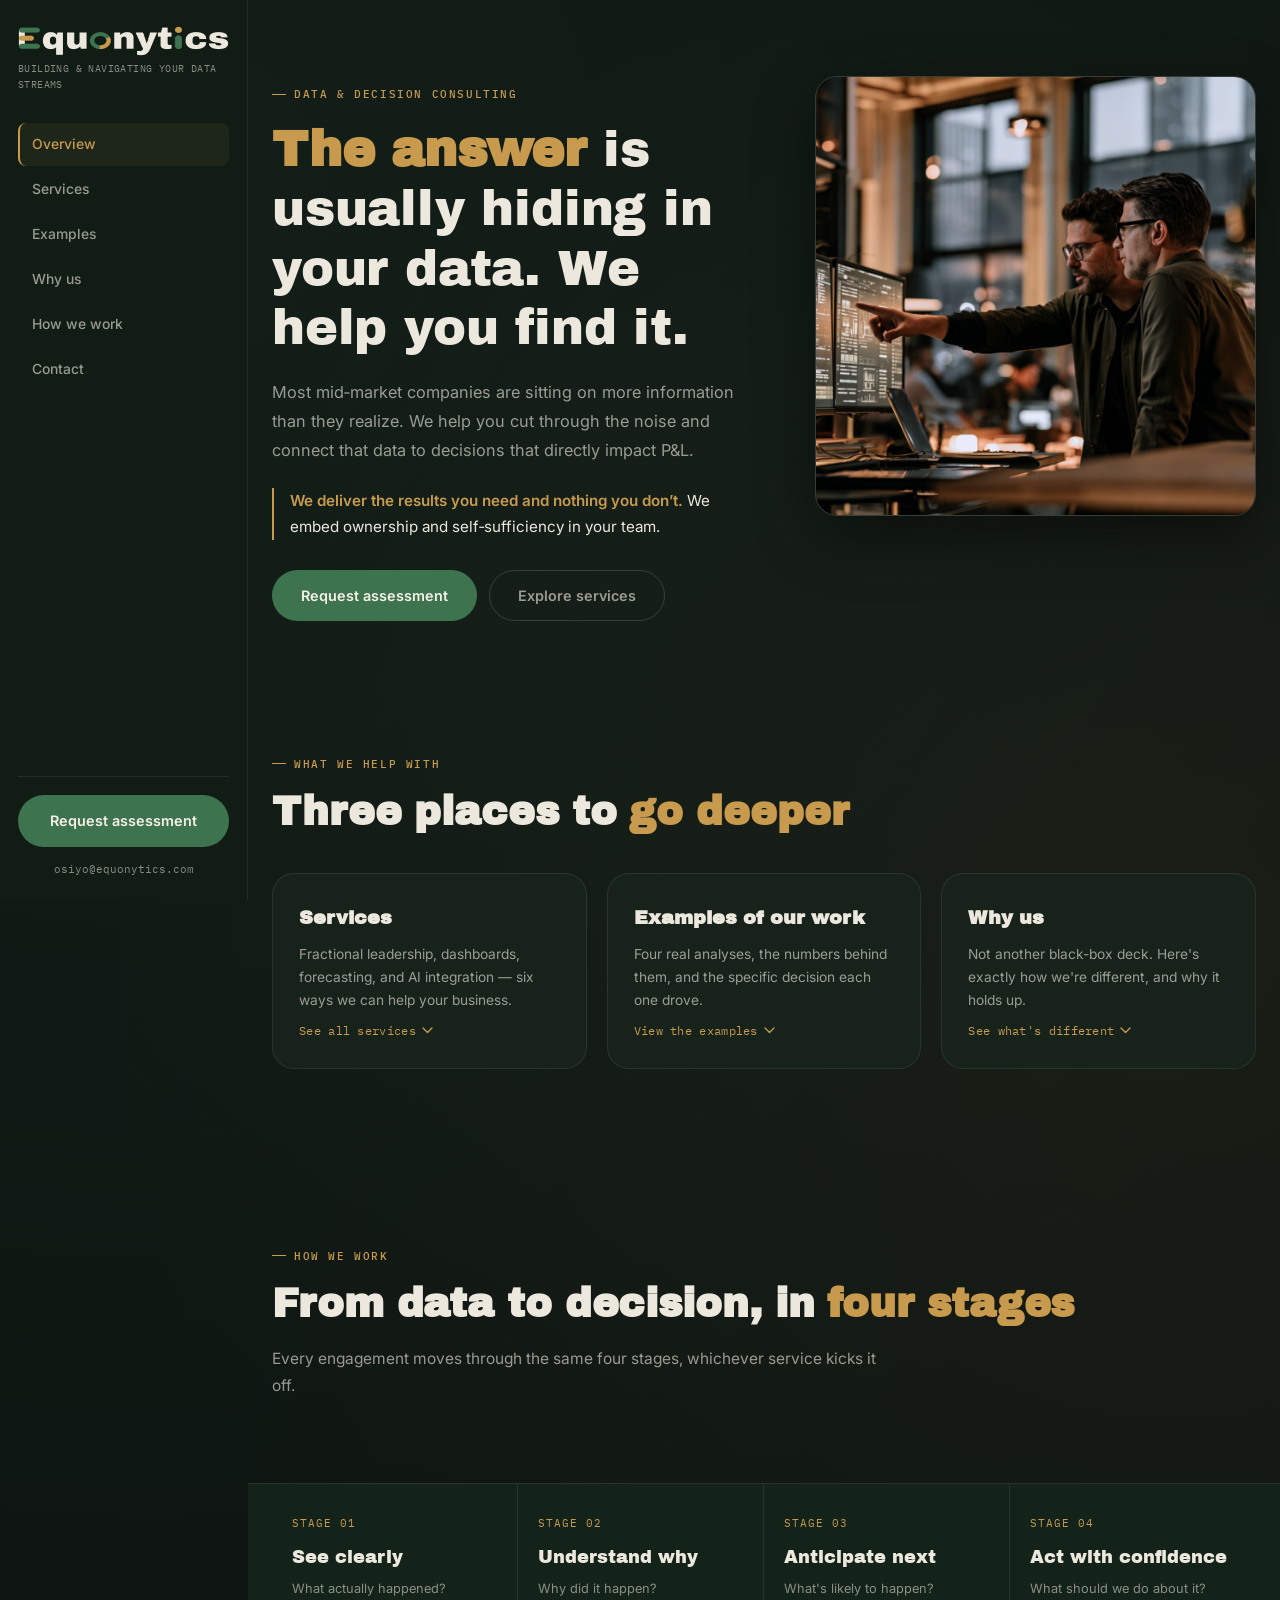
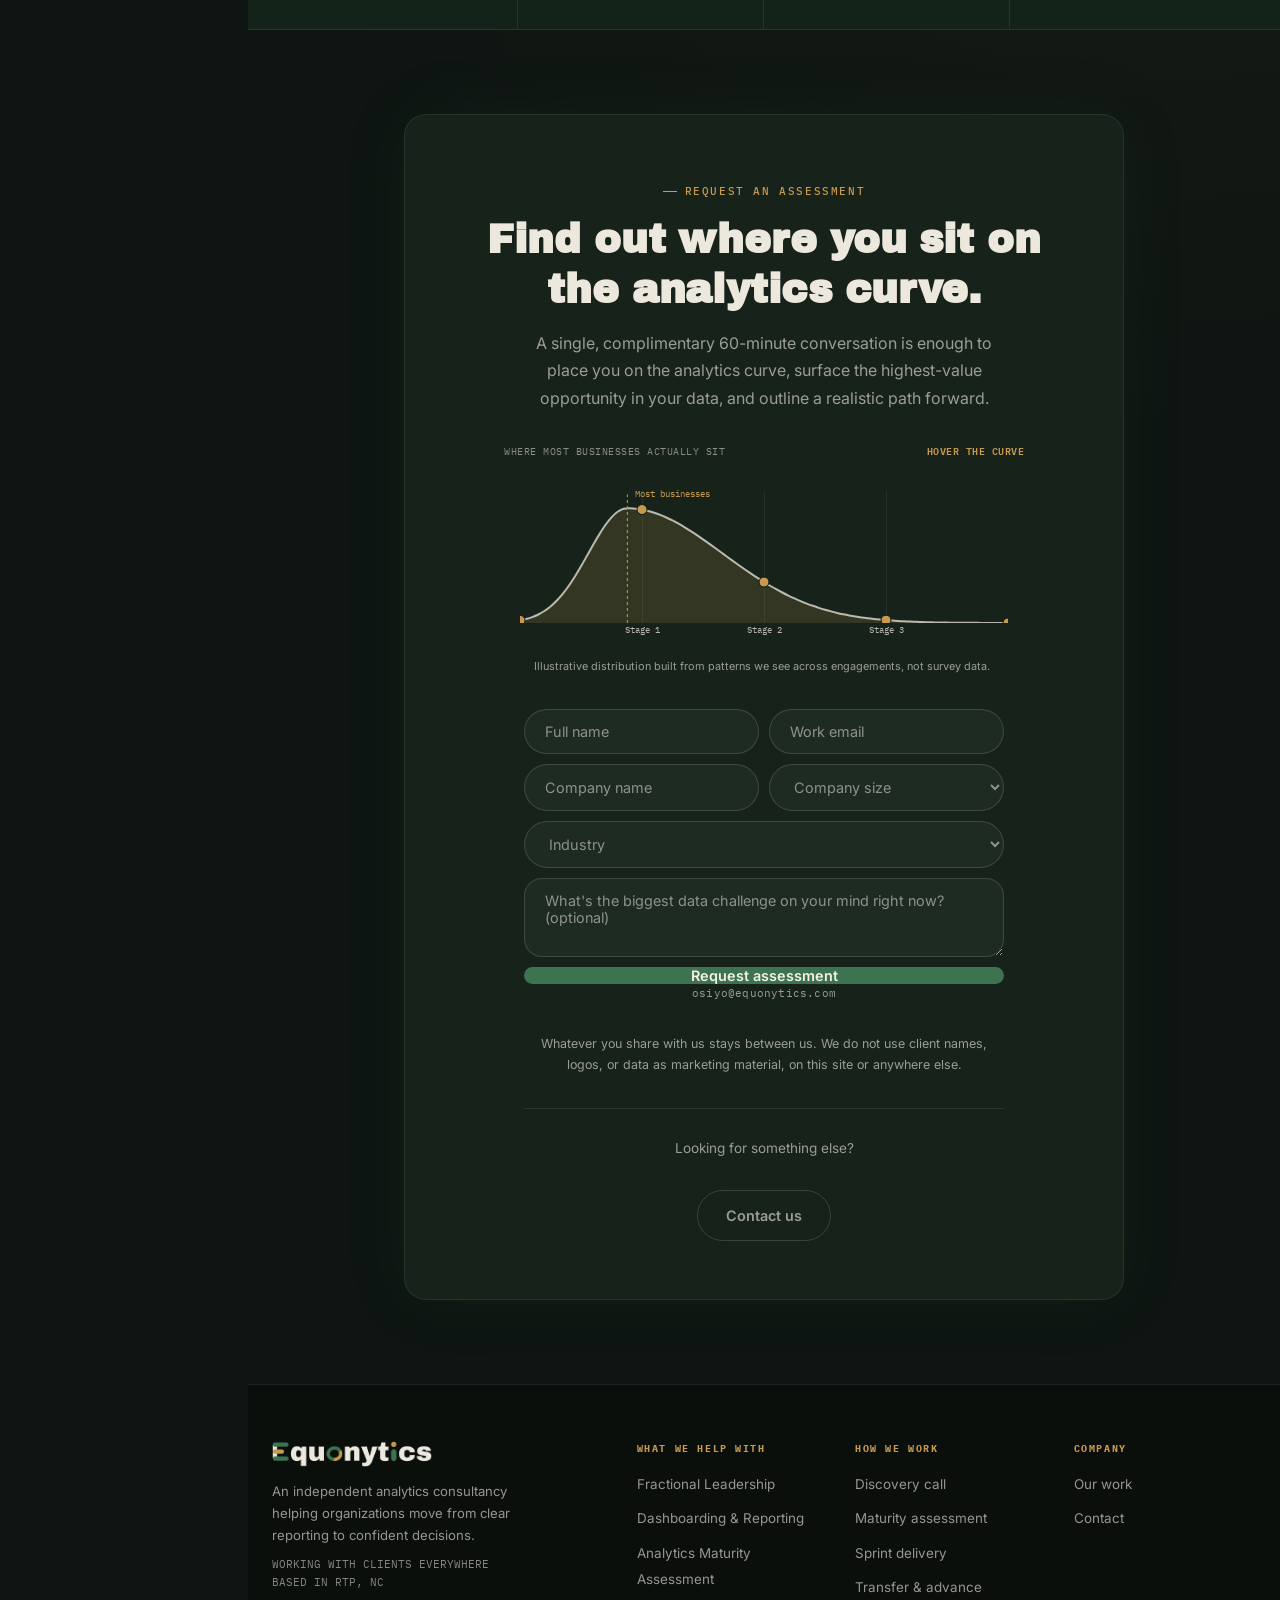
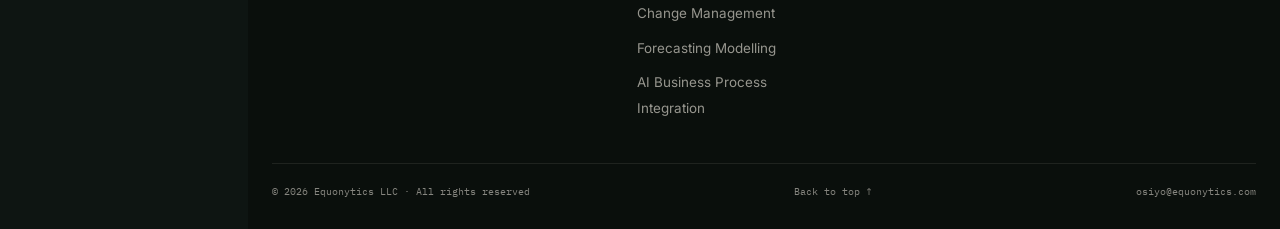
==== commit 7e93ac22: "Update index.html" ====
--- a/index.html
+++ b/index.html
@@ -27,7 +27,7 @@
         "name": "Equonytics",
         "description": "Data science and analytics consulting helping mid-market organizations turn scattered data into clear, confident decisions — through fractional analytics leadership, dashboarding, forecasting, and AI integration.",
         "url": "https://www.equonytics.com/",
-        "email": "hello@equonytics.com",
+        "email": "osiyo@equonytics.com",
         "areaServed": "Worldwide",
         "knowsAbout": ["Data analytics", "Data science consulting", "KPI and KRI governance", "Predictive modeling", "Decision intelligence", "AI implementation strategy", "Fractional CDO", "VP Analytics", "Change Management", "Forecasting", "AI Integration", "Dashboarding", "Reporting"]
     }
@@ -64,7 +64,7 @@
             </nav>
             <div class="sidenav-foot">
                 <a href="index.html#contact" class="btn btn-primary sidenav-cta">Request assessment</a>
-                <span class="sidenav-mail">hello@equonytics.com</span>
+                <span class="sidenav-mail">osiyo@equonytics.com</span>
             </div>
         </aside>
 
@@ -195,12 +195,12 @@
 
                         <button type="submit">Request assessment</button>
                     </form>
-                    <p class="cta-note">hello@equonytics.com</p>
+                    <p class="cta-note">osiyo@equonytics.com</p>
                     <p class="cta-confidential">Whatever you share with us stays between us. We do not use client names, logos, or data as marketing material, on this site or anywhere else.</p>
 
                     <div class="cta-secondary">
                         <p class="cta-secondary-text">Looking for something else?</p>
-                        <a href="mailto:Hello@equonytics.com" class="btn btn-secondary">Contact us</a>
+                        <a href="mailto:osiyo@equonytics.com" class="btn btn-secondary">Contact us</a>
                     </div>
                 </div>
             </div>
@@ -246,7 +246,7 @@
         <div class="foot-bottom">
             <span>© 2026 Equonytics LLC · All rights reserved</span>
             <a href="#overview" class="back-to-top">Back to top ↑</a>
-            <span>hello@equonytics.com</span>
+            <span>osiyo@equonytics.com</span>
         </div>
     </footer>
         </div> <!-- /main-col -->
@@ -256,4 +256,4 @@
     <script src="./assets/app.js"></script>
     <script src="./assets/home.js"></script>
 </body>
-</html>+</html>
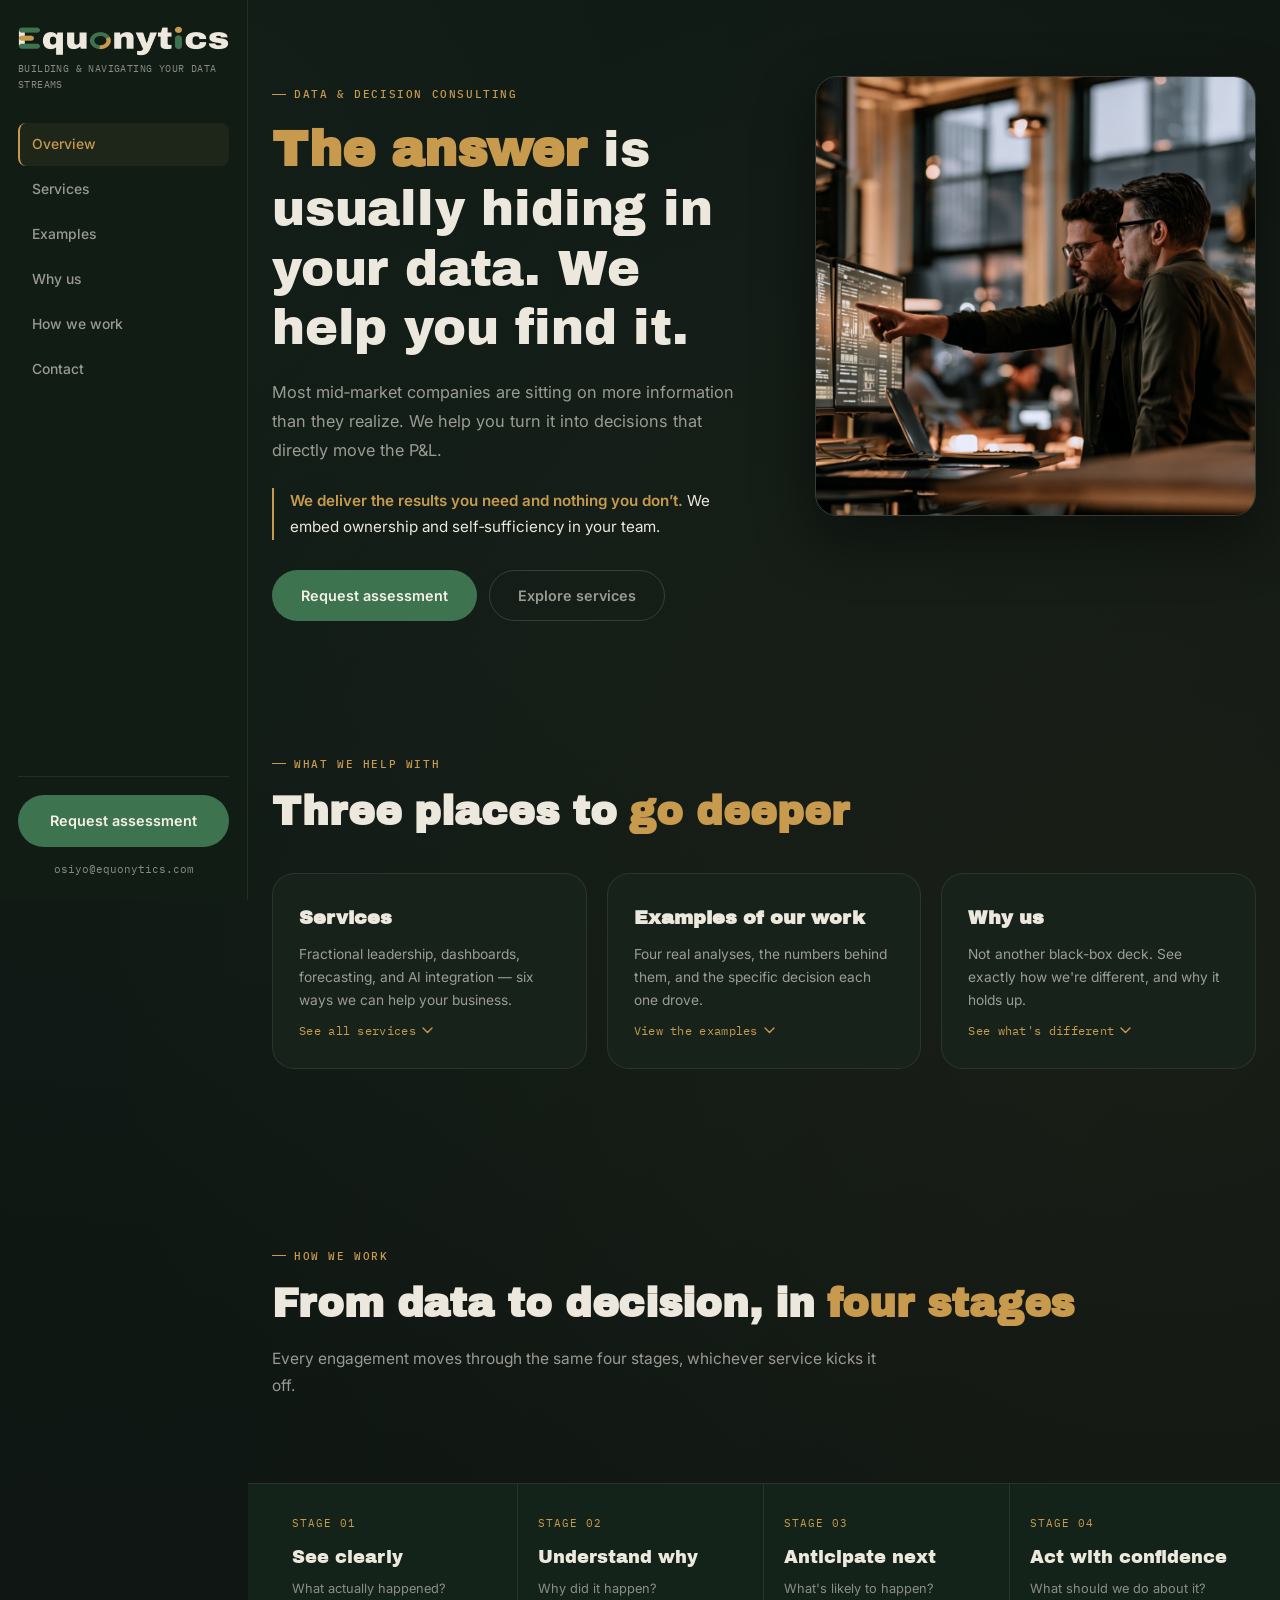
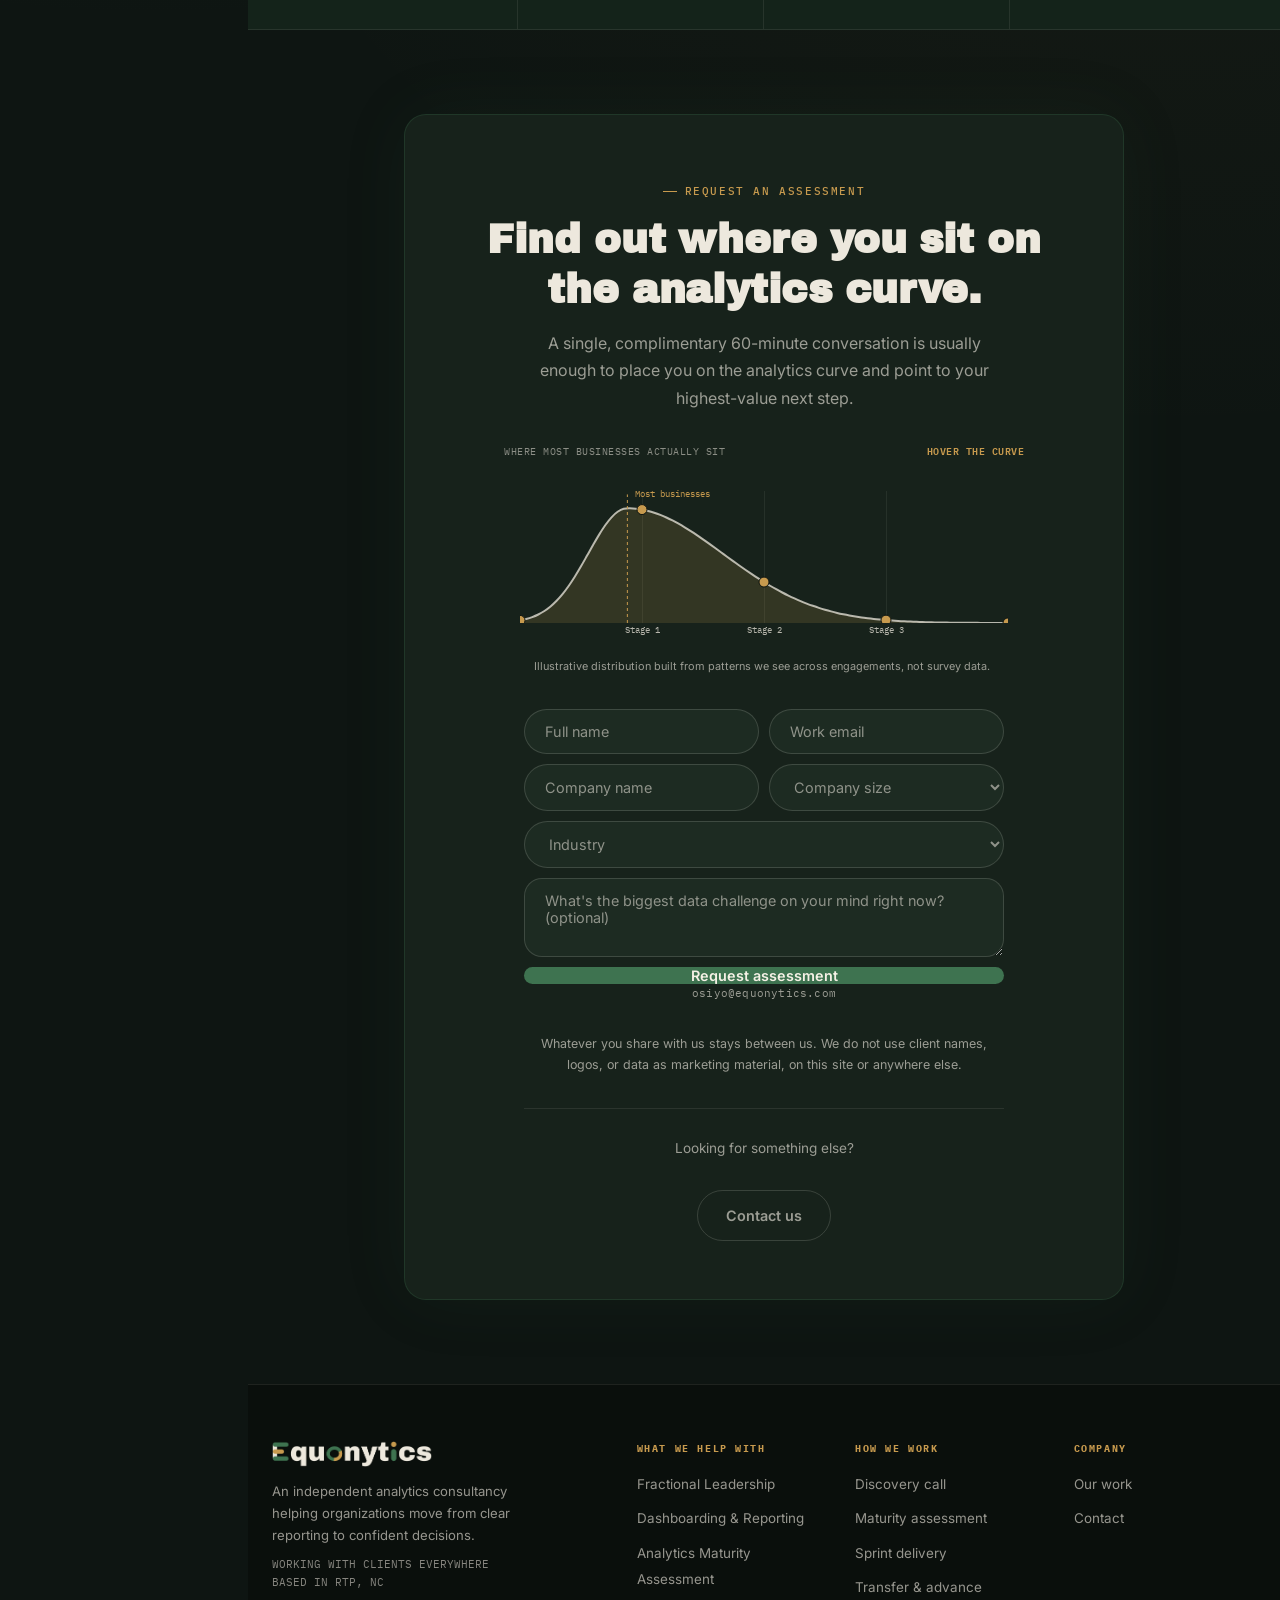
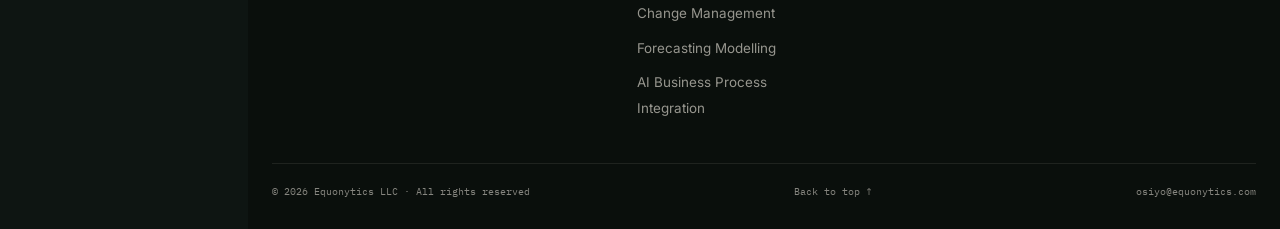
==== commit 45f370da: "Update index.html" ====
--- a/index.html
+++ b/index.html
@@ -84,7 +84,7 @@
                     <div class="hero-text">
                         <span class="eyebrow">Data & decision consulting</span>
                         <h1><strong>The answer</strong> is usually hiding in your data. We help you find it.</h1>
-                        <p class="hero-sub">Most mid‑market companies are sitting on more information than they realize. We help you cut through the noise and connect that data to decisions that directly impact P&L.</p>
+                        <p class="hero-sub">Most mid‑market companies are sitting on more information than they realize. We help you turn it into decisions that directly move the P&L.</p>
                         <p class="hero-promise"><strong>We deliver the results you need and nothing you don’t.</strong> We embed ownership and self‑sufficiency in your team.</p>
                         <div class="hero-actions">
                             <a href="#contact" class="btn btn-primary">Request assessment</a>
@@ -118,7 +118,7 @@
                             </a>
                             <a href="why-us.html" class="teaser-card">
                                 <h3>Why us</h3>
-                                <p>Not another black-box deck. Here's exactly how we're different, and why it holds up.</p>
+                                <p>Not another black-box deck. See exactly how we're different, and why it holds up.</p>
                                 <span class="teaser-link">See what's different <svg width="11" height="7" viewBox="0 0 11 7" fill="none"><path d="M1 1L5.5 5.5L10 1" stroke="currentColor" stroke-width="1.4" stroke-linecap="round" stroke-linejoin="round"/></svg></span>
                             </a>
                         </div>
@@ -147,7 +147,7 @@
                 <div class="cta-box">
                     <span class="eyebrow">Request an assessment</span>
                     <h2>Find out where you sit on the analytics curve.</h2>
-                    <p>A single, complimentary 60-minute conversation is enough to place you on the analytics curve, surface the highest-value opportunity in your data, and outline a realistic path forward.</p>
+                    <p>A single, complimentary 60-minute conversation is usually enough to place you on the analytics curve and point to your highest-value next step.</p>
 
                     <div class="cta-chart-wrap">
                         <div class="field-card-label" style="text-align:left;">
